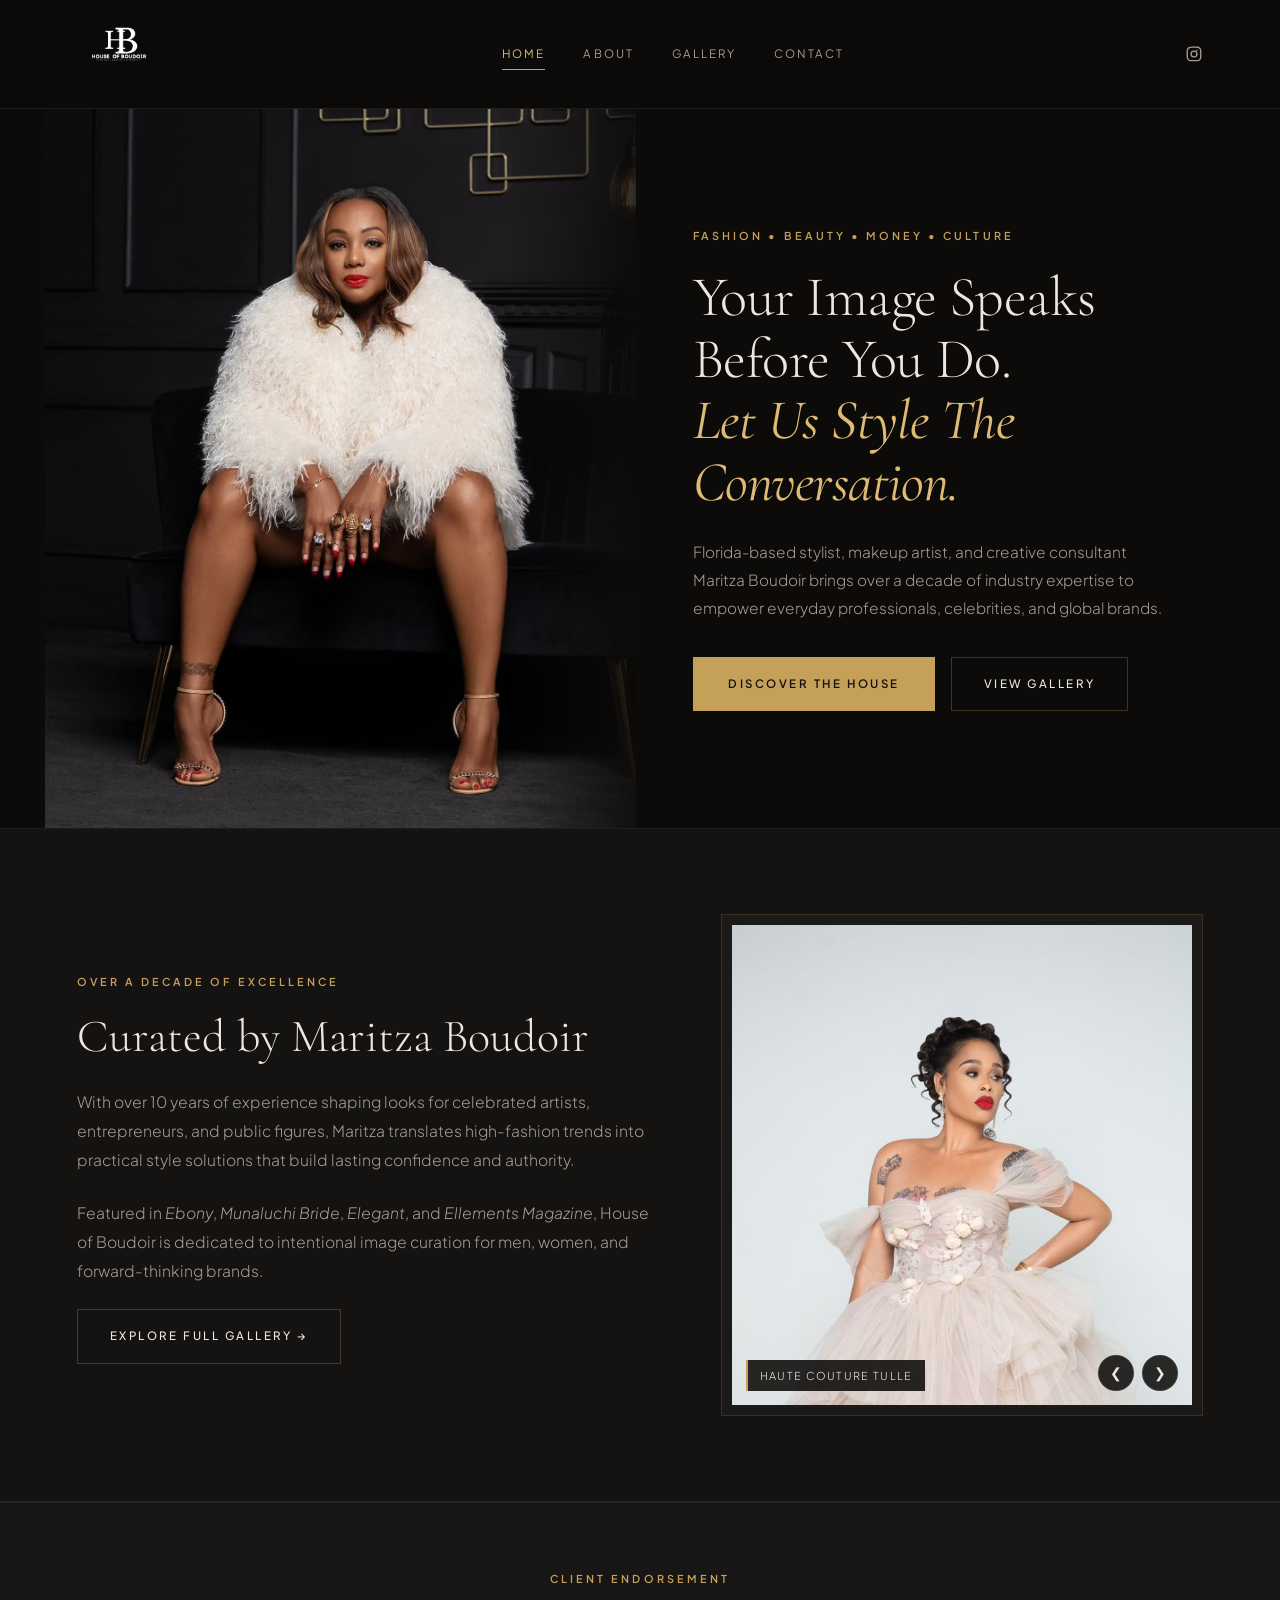
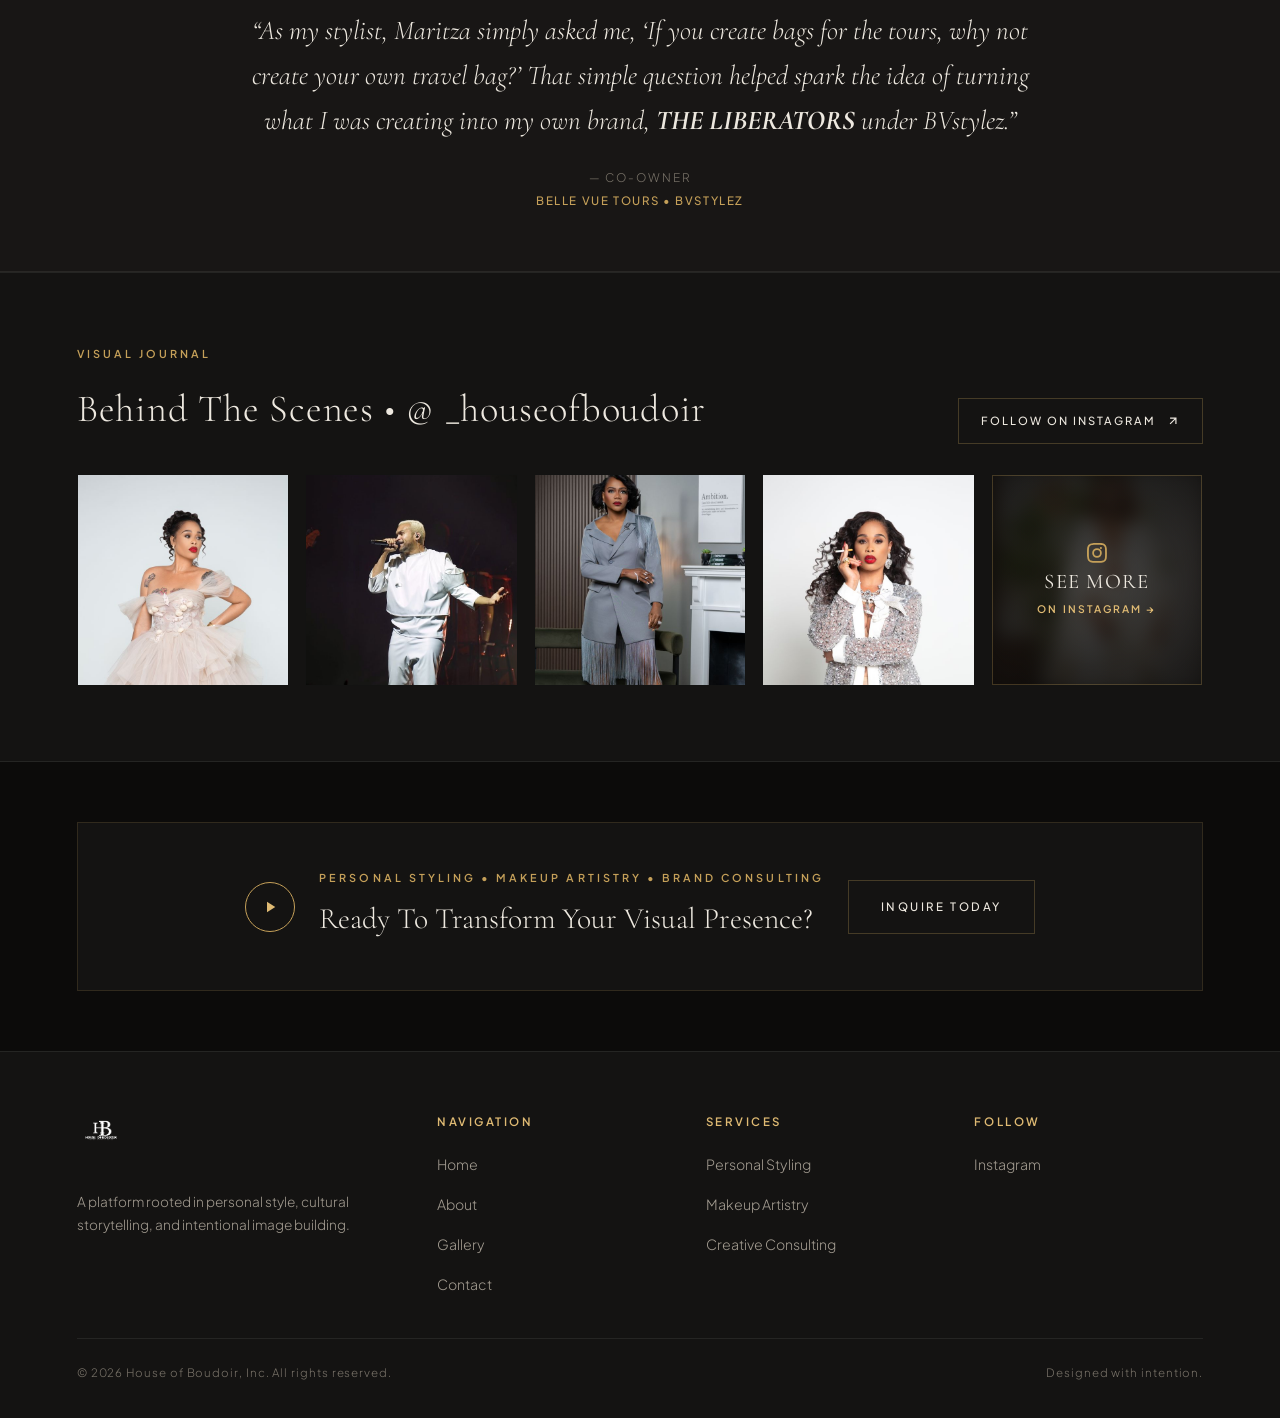
==== index.html @ 976f382f "Initial commit: House of Boudoir site" ====
<!DOCTYPE html>
<html lang="en">
<head>
<meta charset="UTF-8">
<meta name="viewport" content="width=device-width, initial-scale=1.0">
<title>House of Boudoir — Fashion, Beauty &amp; Image Styling</title>
<link rel="stylesheet" href="styles.css">
</head>
<body>

<header class="site-header">
  <a href="index.html" class="logo">
    <img src="images/logo.png" alt="House of Boudoir" class="site-logo-img">
  </a>
  <button class="nav-toggle" id="navToggle" aria-label="Toggle Navigation">&#9776;</button>
  <nav class="main-nav" id="mainNav">
    <a href="index.html" class="active">Home</a>
    <a href="about.html">About</a>
    <a href="gallery.html">Gallery</a>
    <a href="contact.html">Contact</a>
  </nav>
  <div class="header-icons">
    <a href="https://www.instagram.com/_houseofboudoir/" target="_blank" rel="noopener noreferrer" aria-label="House of Boudoir Instagram">
      <svg viewBox="0 0 24 24" fill="currentColor"><path d="M12 2c2.7 0 3 0 4.1.1 1.1 0 1.8.2 2.4.5.7.2 1.2.6 1.7 1.1.5.5.9 1 1.1 1.7.2.6.4 1.3.5 2.4.1 1.1.1 1.4.1 4.1s0 3-.1 4.1c0 1.1-.2 1.8-.5 2.4-.2.7-.6 1.2-1.1 1.7-.5.5-1 .9-1.7 1.1-.6.2-1.3.4-2.4.5-1.1.1-1.4.1-4.1.1s-3 0-4.1-.1c-1.1 0-1.8-.2-2.4-.5-.7-.2-1.2-.6-1.7-1.1-.5-.5-.9-1-1.1-1.7-.2-.6-.4-1.3-.5-2.4C2 15 2 14.7 2 12s0-3 .1-4.1c0-1.1.2-1.8.5-2.4.2-.7.6-1.2 1.1-1.7.5-.5 1-.9 1.7-1.1.6-.2 1.3-.4 2.4-.5C9 2 9.3 2 12 2zm0 1.8c-2.6 0-3 0-4 .1-1 0-1.5.2-1.9.3-.5.2-.8.4-1.1.7-.3.3-.6.6-.7 1.1-.1.4-.3.9-.3 1.9-.1 1-.1 1.4-.1 4s0 3 .1 4c0 1 .2 1.5.3 1.9.2.5.4.8.7 1.1.3.3.6.6 1.1.7.4.1.9.3 1.9.3 1 .1 1.4.1 4 .1s3 0 4-.1c1 0 1.5-.2 1.9-.3.5-.2.8-.4 1.1-.7.3-.3.6-.6.7-1.1.1-.4.3-.9.3-1.9.1-1 .1-1.4.1-4s0-3-.1-4c0-1-.2-1.5-.3-1.9-.2-.5-.4-.8-.7-1.1-.3-.3-.6-.6-1.1-.7-.4-.1-.9-.3-1.9-.3-1-.1-1.4-.1-4-.1zm0 3.4a4.8 4.8 0 1 1 0 9.6 4.8 4.8 0 0 1 0-9.6zm0 1.8a3 3 0 1 0 0 6 3 3 0 0 0 0-6zm5-2a1.1 1.1 0 1 1-2.2 0 1.1 1.1 0 0 1 2.2 0z"/></svg>
    </a>
  </div>
</header>

<section class="hero">
  <div class="hero-image" style="background-image:url('images/maritza-hero.jpg');"></div>
  <div class="hero-copy">
    <span class="eyebrow">Fashion &bull; Beauty &bull; Money &bull; Culture</span>
    <h1>Your Image Speaks<br>Before You Do.<br><span class="accent">Let Us Style The Conversation.</span></h1>
    <p>Florida-based stylist, makeup artist, and creative consultant Maritza Boudoir brings over a decade of industry expertise to empower everyday professionals, celebrities, and global brands.</p>
    <div class="hero-actions">
      <a href="about.html" class="btn-gold">Discover The House</a>
      <a href="gallery.html" class="btn-outline">View Gallery</a>
    </div>
  </div>
</section>

<!-- Homepage Curated Section with Client Portfolio Slideshow -->
<section class="home-about-teaser">
  <div class="home-about-grid">
    <div class="home-about-text">
      <span class="eyebrow">Over A Decade of Excellence</span>
      <h2>Curated by Maritza Boudoir</h2>
      <p>
        With over 10 years of experience shaping looks for celebrated artists, entrepreneurs, and public figures, Maritza translates high-fashion trends into practical style solutions that build lasting confidence and authority.
      </p>
      <p>
        Featured in <em>Ebony</em>, <em>Munaluchi Bride</em>, <em>Elegant</em>, and <em>Ellements Magazine</em>, House of Boudoir is dedicated to intentional image curation for men, women, and forward-thinking brands.
      </p>
      <a href="gallery.html" class="btn-outline">Explore Full Gallery &rarr;</a>
    </div>
    
    <div class="home-portrait-wrap">
      <div class="home-mini-slideshow" id="homeSlideshow">
        <div class="mini-slide active">
          <img src="images/Pasted 2026-10-06 at 5.45.49 PM.png" alt="Haute Couture Tulle">
          <span class="mini-tag">Haute Couture Tulle</span>
        </div>
        <div class="mini-slide">
          <img src="images/Pasted 2026-10-06 at 5.49.40 PM.png" alt="Concert Stage Wardrobe">
          <span class="mini-tag">Concert Stage Wardrobe</span>
        </div>
        <div class="mini-slide">
          <img src="images/Pasted 2026-10-06 at 5.46.19 PM.png" alt="Sequin Glamour">
          <span class="mini-tag">Sequin Editorial</span>
        </div>
        <div class="mini-slide">
          <img src="images/Pasted 2026-10-06 at 5.49.22 PM.png" alt="Executive Branding">
          <span class="mini-tag">Executive Presence</span>
        </div>
        <div class="mini-slide">
          <img src="images/Pasted 2026-10-06 at 6.19.25 PM.png" alt="Editorial Looks">
          <span class="mini-tag">Editorial Production</span>
        </div>
        <div class="mini-slide">
          <img src="images/Pasted 2026-10-06 at 5.48.28 PM.png" alt="Silk Dressing Cape">
          <span class="mini-tag">Boudoir Signature</span>
        </div>

        <div class="mini-controls">
          <button id="miniPrev" aria-label="Previous Slide">&#10094;</button>
          <button id="miniNext" aria-label="Next Slide">&#10095;</button>
        </div>
      </div>
    </div>
  </div>
</section>

<!-- Client Endorsement Pull-Quote -->
<section class="home-testimonial-strip">
  <div class="home-testimonial-wrap">
    <span class="eyebrow">Client Endorsement</span>
    <blockquote>
      &ldquo;As my stylist, Maritza simply asked me, <em>&lsquo;If you create bags for the tours, why not create your own travel bag?&rsquo;</em> That simple question helped spark the idea of turning what I was creating into my own brand, <strong>THE LIBERATORS</strong> under BVstylez.&rdquo;
    </blockquote>
    <div class="testimonial-author">
      <span class="author-title">&mdash; Co-Owner</span>
      <span class="author-company">Belle Vue Tours &bull; BVstylez</span>
    </div>
  </div>
</section>

<!-- ================= INSTAGRAM ARCHIVE STRIP ================= -->
<section class="ig-feature-section">
  <div class="ig-header-wrap">
    <div class="ig-title-left">
      <span class="eyebrow">Visual Journal</span>
      <h2>Behind The Scenes &bull; @ _houseofboudoir</h2>
    </div>
    <a href="https://www.instagram.com/_houseofboudoir/" target="_blank" rel="noopener noreferrer" class="btn-outline ig-external-btn">
      <span>Follow on Instagram</span>
      <svg width="14" height="14" viewBox="0 0 24 24" fill="none" stroke="currentColor" stroke-width="2"><path d="M7 17l9.2-9.2M17 17V7H7"/></svg>
    </a>
  </div>

  <div class="ig-gallery-strip">
    <!-- Tile 1 -->
    <a href="https://www.instagram.com/p/DXSTNdyERCB/?img_index=1" target="_blank" rel="noopener noreferrer" class="ig-tile">
      <img src="images/Pasted 2026-10-06 at 5.45.49 PM.png" alt="House of Boudoir Editorial Look">
      <div class="ig-tile-overlay">
        <svg viewBox="0 0 24 24" fill="currentColor"><path d="M12 2c2.7 0 3 0 4.1.1 1.1 0 1.8.2 2.4.5.7.2 1.2.6 1.7 1.1.5.5.9 1 1.1 1.7.2.6.4 1.3.5 2.4.1 1.1.1 1.4.1 4.1s0 3-.1 4.1c0 1.1-.2 1.8-.5 2.4-.2.7-.6 1.2-1.1 1.7-.5.5-1 .9-1.7 1.1-.6.2-1.3.4-2.4.5-1.1.1-1.4.1-4.1.1s-3 0-4.1-.1c-1.1 0-1.8-.2-2.4-.5-.7-.2-1.2-.6-1.7-1.1-.5-.5-.9-1-1.1-1.7-.2-.6-.4-1.3-.5-2.4C2 15 2 14.7 2 12s0-3 .1-4.1c0-1.1.2-1.8.5-2.4.2-.7.6-1.2 1.1-1.7.5-.5 1-.9 1.7-1.1.6-.2 1.3-.4 2.4-.5C9 2 9.3 2 12 2zm0 1.8c-2.6 0-3 0-4 .1-1 0-1.5.2-1.9.3-.5.2-.8.4-1.1.7-.3.3-.6.6-.7 1.1-.1.4-.3.9-.3 1.9-.1 1-.1 1.4-.1 4s0 3 .1 4c0 1 .2 1.5.3 1.9.2.5.4.8.7 1.1.3.3.6.6 1.1.7.4.1.9.3 1.9.3 1 .1 1.4.1 4 .1s3 0 4-.1c1 0 1.5-.2 1.9-.3.5-.2.8-.4 1.1-.7.3-.3.6-.6.7-1.1.1-.4.3-.9.3-1.9.1-1 .1-1.4.1-4s0-3-.1-4c0-1-.2-1.5-.3-1.9-.2-.5-.4-.8-.7-1.1-.3-.3-.6-.6-1.1-.7-.4-.1-.9-.3-1.9-.3-1-.1-1.4-.1-4-.1zm0 3.4a4.8 4.8 0 1 1 0 9.6 4.8 4.8 0 0 1 0-9.6zm0 1.8a3 3 0 1 0 0 6 3 3 0 0 0 0-6zm5-2a1.1 1.1 0 1 1-2.2 0 1.1 1.1 0 0 1 2.2 0z"/></svg>
      </div>
    </a>

    <!-- Tile 2 -->
    <a href="https://www.instagram.com/p/DKNvVQIJemi/?img_index=1" target="_blank" rel="noopener noreferrer" class="ig-tile">
      <img src="images/Pasted 2026-10-06 at 5.49.40 PM.png" alt="House of Boudoir Stage Look">
      <div class="ig-tile-overlay">
        <svg viewBox="0 0 24 24" fill="currentColor"><path d="M12 2c2.7 0 3 0 4.1.1 1.1 0 1.8.2 2.4.5.7.2 1.2.6 1.7 1.1.5.5.9 1 1.1 1.7.2.6.4 1.3.5 2.4.1 1.1.1 1.4.1 4.1s0 3-.1 4.1c0 1.1-.2 1.8-.5 2.4-.2.7-.6 1.2-1.1 1.7-.5.5-1 .9-1.7 1.1-.6.2-1.3.4-2.4.5-1.1.1-1.4.1-4.1.1s-3 0-4.1-.1c-1.1 0-1.8-.2-2.4-.5-.7-.2-1.2-.6-1.7-1.1-.5-.5-.9-1-1.1-1.7-.2-.6-.4-1.3-.5-2.4C2 15 2 14.7 2 12s0-3 .1-4.1c0-1.1.2-1.8.5-2.4.2-.7.6-1.2 1.1-1.7.5-.5 1-.9 1.7-1.1.6-.2 1.3-.4 2.4-.5C9 2 9.3 2 12 2zm0 1.8c-2.6 0-3 0-4 .1-1 0-1.5.2-1.9.3-.5.2-.8.4-1.1.7-.3.3-.6.6-.7 1.1-.1.4-.3.9-.3 1.9-.1 1-.1 1.4-.1 4s0 3 .1 4c0 1 .2 1.5.3 1.9.2.5.4.8.7 1.1.3.3.6.6 1.1.7.4.1.9.3 1.9.3 1 .1 1.4.1 4 .1s3 0 4-.1c1 0 1.5-.2 1.9-.3.5-.2.8-.4 1.1-.7.3-.3.6-.6.7-1.1.1-.4.3-.9.3-1.9.1-1 .1-1.4.1-4s0-3-.1-4c0-1-.2-1.5-.3-1.9-.2-.5-.4-.8-.7-1.1-.3-.3-.6-.6-1.1-.7-.4-.1-.9-.3-1.9-.3-1-.1-1.4-.1-4-.1zm0 3.4a4.8 4.8 0 1 1 0 9.6 4.8 4.8 0 0 1 0-9.6zm0 1.8a3 3 0 1 0 0 6 3 3 0 0 0 0-6zm5-2a1.1 1.1 0 1 1-2.2 0 1.1 1.1 0 0 1 2.2 0z"/></svg>
      </div>
    </a>

    <!-- Tile 3 -->
    <a href="https://www.instagram.com/p/C_bMZ1Hp_JD/?img_index=1" target="_blank" rel="noopener noreferrer" class="ig-tile">
      <img src="images/Pasted 2026-10-06 at 6.19.25 PM.png" alt="House of Boudoir Editorial Shoot">
      <div class="ig-tile-overlay">
        <svg viewBox="0 0 24 24" fill="currentColor"><path d="M12 2c2.7 0 3 0 4.1.1 1.1 0 1.8.2 2.4.5.7.2 1.2.6 1.7 1.1.5.5.9 1 1.1 1.7.2.6.4 1.3.5 2.4.1 1.1.1 1.4.1 4.1s0 3-.1 4.1c0 1.1-.2 1.8-.5 2.4-.2.7-.6 1.2-1.1 1.7-.5.5-1 .9-1.7 1.1-.6.2-1.3.4-2.4.5-1.1.1-1.4.1-4.1.1s-3 0-4.1-.1c-1.1 0-1.8-.2-2.4-.5-.7-.2-1.2-.6-1.7-1.1-.5-.5-.9-1-1.1-1.7-.2-.6-.4-1.3-.5-2.4C2 15 2 14.7 2 12s0-3 .1-4.1c0-1.1.2-1.8.5-2.4.2-.7.6-1.2 1.1-1.7.5-.5 1-.9 1.7-1.1.6-.2 1.3-.4 2.4-.5C9 2 9.3 2 12 2zm0 1.8c-2.6 0-3 0-4 .1-1 0-1.5.2-1.9.3-.5.2-.8.4-1.1.7-.3.3-.6.6-.7 1.1-.1.4-.3.9-.3 1.9-.1 1-.1 1.4-.1 4s0 3 .1 4c0 1 .2 1.5.3 1.9.2.5.4.8.7 1.1.3.3.6.6 1.1.7.4.1.9.3 1.9.3 1 .1 1.4.1 4 .1s3 0 4-.1c1 0 1.5-.2 1.9-.3.5-.2.8-.4 1.1-.7.3-.3.6-.6.7-1.1.1-.4.3-.9.3-1.9.1-1 .1-1.4.1-4s0-3-.1-4c0-1-.2-1.5-.3-1.9-.2-.5-.4-.8-.7-1.1-.3-.3-.6-.6-1.1-.7-.4-.1-.9-.3-1.9-.3-1-.1-1.4-.1-4-.1zm0 3.4a4.8 4.8 0 1 1 0 9.6 4.8 4.8 0 0 1 0-9.6zm0 1.8a3 3 0 1 0 0 6 3 3 0 0 0 0-6zm5-2a1.1 1.1 0 1 1-2.2 0 1.1 1.1 0 0 1 2.2 0z"/></svg>
      </div>
    </a>

    <!-- Tile 4 -->
    <a href="https://www.instagram.com/p/DHzDpJ_pCwp/?img_index=1" target="_blank" rel="noopener noreferrer" class="ig-tile">
      <img src="images/Pasted 2026-10-06 at 5.46.19 PM.png" alt="House of Boudoir Sequin Glamour">
      <div class="ig-tile-overlay">
        <svg viewBox="0 0 24 24" fill="currentColor"><path d="M12 2c2.7 0 3 0 4.1.1 1.1 0 1.8.2 2.4.5.7.2 1.2.6 1.7 1.1.5.5.9 1 1.1 1.7.2.6.4 1.3.5 2.4.1 1.1.1 1.4.1 4.1s0 3-.1 4.1c0 1.1-.2 1.8-.5 2.4-.2.7-.6 1.2-1.1 1.7-.5.5-1 .9-1.7 1.1-.6.2-1.3.4-2.4.5-1.1.1-1.4.1-4.1.1s-3 0-4.1-.1c-1.1 0-1.8-.2-2.4-.5-.7-.2-1.2-.6-1.7-1.1-.5-.5-.9-1-1.1-1.7-.2-.6-.4-1.3-.5-2.4C2 15 2 14.7 2 12s0-3 .1-4.1c0-1.1.2-1.8.5-2.4.2-.7.6-1.2 1.1-1.7.5-.5 1-.9 1.7-1.1.6-.2 1.3-.4 2.4-.5C9 2 9.3 2 12 2zm0 1.8c-2.6 0-3 0-4 .1-1 0-1.5.2-1.9.3-.5.2-.8.4-1.1.7-.3.3-.6.6-.7 1.1-.1.4-.3.9-.3 1.9-.1 1-.1 1.4-.1 4s0 3 .1 4c0 1 .2 1.5.3 1.9.2.5.4.8.7 1.1.3.3.6.6 1.1.7.4.1.9.3 1.9.3 1 .1 1.4.1 4 .1s3 0 4-.1c1 0 1.5-.2 1.9-.3.5-.2.8-.4 1.1-.7.3-.3.6-.6.7-1.1.1-.4.3-.9.3-1.9.1-1 .1-1.4.1-4s0-3-.1-4c0-1-.2-1.5-.3-1.9-.2-.5-.4-.8-.7-1.1-.3-.3-.6-.6-1.1-.7-.4-.1-.9-.3-1.9-.3-1-.1-1.4-.1-4-.1zm0 3.4a4.8 4.8 0 1 1 0 9.6 4.8 4.8 0 0 1 0-9.6zm0 1.8a3 3 0 1 0 0 6 3 3 0 0 0 0-6zm5-2a1.1 1.1 0 1 1-2.2 0 1.1 1.1 0 0 1 2.2 0z"/></svg>
      </div>
    </a>

    <!-- Tile 5: Blurred 5th post linking to post + Profile CTA -->
    <a href="https://www.instagram.com/p/DTWvVzfjMc6/?img_index=1" target="_blank" rel="noopener noreferrer" class="ig-tile ig-tile-blur">
      <img src="images/Pasted 2026-10-06 at 5.48.28 PM.png" alt="House of Boudoir Signature">
      <div class="ig-blur-card">
        <svg viewBox="0 0 24 24" fill="currentColor" class="ig-blur-icon"><path d="M12 2c2.7 0 3 0 4.1.1 1.1 0 1.8.2 2.4.5.7.2 1.2.6 1.7 1.1.5.5.9 1 1.1 1.7.2.6.4 1.3.5 2.4.1 1.1.1 1.4.1 4.1s0 3-.1 4.1c0 1.1-.2 1.8-.5 2.4-.2.7-.6 1.2-1.1 1.7-.5.5-1 .9-1.7 1.1-.6.2-1.3.4-2.4.5-1.1.1-1.4.1-4.1.1s-3 0-4.1-.1c-1.1 0-1.8-.2-2.4-.5-.7-.2-1.2-.6-1.7-1.1-.5-.5-.9-1-1.1-1.7-.2-.6-.4-1.3-.5-2.4C2 15 2 14.7 2 12s0-3 .1-4.1c0-1.1.2-1.8.5-2.4.2-.7.6-1.2 1.1-1.7.5-.5 1-.9 1.7-1.1.6-.2 1.3-.4 2.4-.5C9 2 9.3 2 12 2zm0 1.8c-2.6 0-3 0-4 .1-1 0-1.5.2-1.9.3-.5.2-.8.4-1.1.7-.3.3-.6.6-.7 1.1-.1.4-.3.9-.3 1.9-.1 1-.1 1.4-.1 4s0 3 .1 4c0 1 .2 1.5.3 1.9.2.5.4.8.7 1.1.3.3.6.6 1.1.7.4.1.9.3 1.9.3 1 .1 1.4.1 4 .1s3 0 4-.1c1 0 1.5-.2 1.9-.3.5-.2.8-.4 1.1-.7.3-.3.6-.6.7-1.1.1-.4.3-.9.3-1.9.1-1 .1-1.4.1-4s0-3-.1-4c0-1-.2-1.5-.3-1.9-.2-.5-.4-.8-.7-1.1-.3-.3-.6-.6-1.1-.7-.4-.1-.9-.3-1.9-.3-1-.1-1.4-.1-4-.1zm0 3.4a4.8 4.8 0 1 1 0 9.6 4.8 4.8 0 0 1 0-9.6zm0 1.8a3 3 0 1 0 0 6 3 3 0 0 0 0-6zm5-2a1.1 1.1 0 1 1-2.2 0 1.1 1.1 0 0 1 2.2 0z"/></svg>
        <span class="blur-heading">See More</span>
        <span class="blur-sub">on Instagram &rarr;</span>
      </div>
    </a>
  </div>
</section>

<div class="subscribe-banner">
  <div class="play-circle">
    <svg width="18" height="18" viewBox="0 0 24 24" fill="currentColor"><path d="M8 5v14l11-7z"/></svg>
  </div>
  <div class="fv-copy" style="text-align:left;">
    <span class="eyebrow">Personal Styling &bull; Makeup Artistry &bull; Brand Consulting</span>
    <h3>Ready To Transform Your Visual Presence?</h3>
  </div>
  <a href="contact.html" class="btn-outline">Inquire Today</a>
</div>

<footer class="site-footer">
  <div class="footer-grid">
    <div>
      <a href="index.html" class="logo" style="margin-bottom:16px;">
        <img src="images/logo.png" alt="House of Boudoir" class="site-logo-img" style="height:48px;">
      </a>
      <p style="font-size:0.85rem;line-height:1.7;margin-top:14px;max-width:280px;">A platform rooted in personal style, cultural storytelling, and intentional image building.</p>
    </div>
    <div>
      <h4>Navigation</h4>
      <ul>
        <li><a href="index.html">Home</a></li>
        <li><a href="about.html">About</a></li>
        <li><a href="gallery.html">Gallery</a></li>
        <li><a href="contact.html">Contact</a></li>
      </ul>
    </div>
    <div>
      <h4>Services</h4>
      <ul>
        <li><a href="about.html">Personal Styling</a></li>
        <li><a href="about.html">Makeup Artistry</a></li>
        <li><a href="about.html">Creative Consulting</a></li>
      </ul>
    </div>
    <div>
      <h4>Follow</h4>
      <ul>
        <li><a href="https://www.instagram.com/_houseofboudoir/" target="_blank" rel="noopener noreferrer">Instagram</a></li>
      </ul>
    </div>
  </div>
  <div class="footer-bottom">
    <span>&copy; 2026 House of Boudoir, Inc. All rights reserved.</span>
    <span>Designed with intention.</span>
  </div>
</footer>

<script>
// Resilient Mobile Navigation Toggle
const navToggle = document.getElementById('navToggle');
const mainNav = document.getElementById('mainNav');

navToggle.addEventListener('click', function(e) {
  e.stopPropagation();
  mainNav.classList.toggle('open');
});

// Close menu when tapping anywhere outside
document.addEventListener('click', function(e) {
  if (!mainNav.contains(e.target) && !navToggle.contains(e.target)) {
    mainNav.classList.remove('open');
  }
});

// Homepage Mini Slideshow
const miniSlides = document.querySelectorAll('.mini-slide');
let miniIdx = 0;
let miniTimer;

function showMini(i) {
  miniSlides.forEach(s => s.classList.remove('active'));
  miniIdx = (i + miniSlides.length) % miniSlides.length;
  miniSlides[miniIdx].classList.add('active');
}

function nextMini() { showMini(miniIdx + 1); }
function prevMini() { showMini(miniIdx - 1); }

document.getElementById('miniNext').addEventListener('click', () => { nextMini(); resetMini(); });
document.getElementById('miniPrev').addEventListener('click', () => { prevMini(); resetMini(); });

function startMini() { miniTimer = setInterval(nextMini, 4200); }
function resetMini() { clearInterval(miniTimer); startMini(); }

startMini();

const homeSlideEl = document.getElementById('homeSlideshow');
homeSlideEl.addEventListener('mouseenter', () => clearInterval(miniTimer));
homeSlideEl.addEventListener('mouseleave', () => startMini());
</script>
</body>
</html>
---- styles.css ----
@import url('https://fonts.googleapis.com/css2?family=Cormorant+Garamond:ital,wght@0,300;0,400;0,500;0,600;0,700;1,400;1,600&family=Plus+Jakarta+Sans:wght@300;400;500;600;700&display=swap');

:root {
  /* Luxury Obsidian & Antique Champagne Gold */
  --bg-main: #0c0b0a;
  --bg-surface: #141312;
  --bg-elevated: #1c1a18;
  --bg-contrast: #181615;

  --gold: #c5a059;
  --gold-light: #dfba73;
  --gold-dim: rgba(197, 160, 89, 0.28);
  --gold-hairline: rgba(197, 160, 89, 0.16);

  --text-main: #ede8df;
  --text-muted: #a39c91;
  --text-dim: #787268;

  --border-subtle: rgba(237, 232, 223, 0.08);
}

* { 
  box-sizing: border-box; 
  margin: 0;
  padding: 0;
}

html { 
  scroll-behavior: smooth; 
  overflow-x: hidden;
}

body {
  background: var(--bg-main);
  color: var(--text-main);
  font-family: 'Plus Jakarta Sans', -apple-system, sans-serif;
  font-weight: 300;
  line-height: 1.75;
  -webkit-font-smoothing: antialiased;
  overflow-x: hidden;
  width: 100%;
}

a { text-decoration: none; color: inherit; }
img { display: block; max-width: 100%; height: auto; }

.eyebrow {
  font-family: 'Plus Jakarta Sans', sans-serif;
  font-size: 0.68rem;
  letter-spacing: 0.28em;
  text-transform: uppercase;
  color: var(--gold);
  font-weight: 600;
  display: inline-block;
}

/* ---------- Header & Mobile Navigation ---------- */
header.site-header {
  background: rgba(12, 11, 10, 0.96);
  backdrop-filter: blur(14px);
  -webkit-backdrop-filter: blur(14px);
  color: var(--text-main);
  padding: 12px 6%;
  display: flex;
  align-items: center;
  justify-content: space-between;
  position: sticky;
  top: 0;
  z-index: 1000;
  border-bottom: 1px solid var(--border-subtle);
  width: 100%;
}

.logo {
  display: inline-flex;
  align-items: center;
  text-decoration: none;
}

.site-logo-img {
  height: 84px;
  width: auto;
  max-width: 260px;
  object-fit: cover;
  object-position: top center;
  display: block;
  transition: opacity 0.2s ease, transform 0.2s ease;
}

.site-logo-img:hover {
  opacity: 0.92;
  transform: scale(1.02);
}

nav.main-nav {
  display: flex;
  gap: 38px;
}

nav.main-nav a {
  font-family: 'Plus Jakarta Sans', sans-serif;
  font-size: 0.72rem;
  letter-spacing: 0.18em;
  text-transform: uppercase;
  color: var(--text-muted);
  font-weight: 400;
  transition: color 0.25s ease;
  position: relative;
  padding: 6px 0;
}

nav.main-nav a:hover,
nav.main-nav a.active {
  color: var(--gold-light);
}

nav.main-nav a.active::after {
  content: '';
  position: absolute;
  left: 0;
  right: 0;
  bottom: 0;
  height: 1px;
  background: var(--gold);
}

.header-icons {
  display: flex;
  gap: 20px;
  align-items: center;
  color: var(--text-muted);
}

.header-icons a {
  display: flex;
  align-items: center;
  justify-content: center;
  transition: color 0.2s ease;
}

.header-icons a:hover {
  color: var(--gold-light);
}

.header-icons svg { 
  width: 18px; 
  height: 18px; 
}

.nav-toggle { 
  display: none; 
  background: none; 
  border: none; 
  color: var(--text-main); 
  font-size: 1.6rem; 
  cursor: pointer; 
  padding: 6px;
  line-height: 1;
}

/* Mobile Header Drawer */
@media (max-width: 980px) {
  header.site-header {
    padding: 10px 5%;
  }

  .site-logo-img {
    height: 58px;
  }

  .nav-toggle { 
    display: block; 
  }

  nav.main-nav {
    position: fixed;
    top: 79px; 
    left: 0; 
    right: 0;
    background: rgba(20, 19, 18, 0.98);
    backdrop-filter: blur(16px);
    -webkit-backdrop-filter: blur(16px);
    flex-direction: column;
    padding: 30px 8% 40px;
    gap: 22px;
    border-bottom: 1px solid var(--border-subtle);
    box-shadow: 0 15px 35px rgba(0, 0, 0, 0.7);
    display: none;
    z-index: 999;
  }

  nav.main-nav.open { 
    display: flex; 
  }

  nav.main-nav a {
    font-size: 0.85rem;
    padding: 8px 0;
    border-bottom: 1px solid rgba(237, 232, 223, 0.05);
  }
}

/* ---------- Hero ---------- */
.hero {
  background: var(--bg-main);
  display: grid;
  grid-template-columns: 1.05fr 1fr;
  min-height: 720px;
  border-bottom: 1px solid var(--border-subtle);
  position: relative;
  align-items: center;
  width: 100%;
}

.hero-image {
  background-size: contain;
  background-repeat: no-repeat;
  background-position: center center;
  position: relative;
  height: 100%;
  min-height: 600px;
  margin: 30px 0 30px 4%;
  background-color: var(--bg-main);
}

.hero-image::after {
  content: '';
  position: absolute;
  inset: 0;
  pointer-events: none;
  background: linear-gradient(90deg, transparent 75%, var(--bg-main) 100%);
}

.hero-copy {
  padding: 80px 8% 80px 6%;
  display: flex;
  flex-direction: column;
  justify-content: center;
}

.hero-copy .eyebrow { margin-bottom: 22px; }

.hero-copy h1 {
  font-family: 'Cormorant Garamond', Georgia, serif;
  font-size: clamp(2.3rem, 4.4vw, 4.2rem);
  font-weight: 300;
  line-height: 1.1;
  margin: 0 0 24px;
  color: var(--text-main);
  letter-spacing: -0.01em;
}

.hero-copy h1 .accent {
  color: var(--gold-light);
  font-style: italic;
  font-weight: 400;
  display: block;
}

.hero-copy p {
  font-size: clamp(0.95rem, 1.2vw, 1.05rem);
  line-height: 1.8;
  color: var(--text-muted);
  max-width: 480px;
  margin: 0 0 36px;
  font-weight: 300;
}

.hero-actions {
  display: flex;
  gap: 16px;
  flex-wrap: wrap;
}

.btn-gold {
  display: inline-block;
  background: var(--gold);
  color: #121110;
  font-size: 0.72rem;
  letter-spacing: 0.22em;
  text-transform: uppercase;
  font-weight: 600;
  padding: 16px 34px;
  width: fit-content;
  border: 1px solid var(--gold);
  transition: all 0.25s ease;
  text-align: center;
}

.btn-gold:hover {
  background: var(--gold-light);
  color: #100f0e;
  border-color: var(--gold-light);
}

.btn-outline {
  display: inline-block;
  border: 1px solid var(--gold-dim);
  color: var(--text-main);
  font-size: 0.72rem;
  letter-spacing: 0.22em;
  text-transform: uppercase;
  font-weight: 500;
  padding: 16px 32px;
  width: fit-content;
  background: transparent;
  transition: all 0.25s ease;
  text-align: center;
}

.btn-outline:hover {
  border-color: var(--gold);
  color: var(--gold-light);
}

@media (max-width: 920px) {
  .hero { 
    grid-template-columns: 1fr;
    min-height: auto;
  }
  
  .hero-image {
    min-height: 420px;
    margin: 20px 4% 0;
    background-position: center 20%;
  }
  
  .hero-image::after {
    background: linear-gradient(180deg, transparent 70%, var(--bg-main) 100%);
  }
  
  .hero-copy { 
    padding: 35px 6% 60px; 
    text-align: left;
  }

  .hero-actions {
    flex-direction: column;
    width: 100%;
  }

  .btn-gold, .btn-outline {
    width: 100%;
  }
}

/* ---------- Section Header (Dark Banners) ---------- */
.section-hero-dark {
  background: var(--bg-surface);
  color: var(--text-main);
  padding: 60px 6% 45px;
  text-align: center;
  border-bottom: 1px solid var(--border-subtle);
}

.section-hero-dark h1 {
  font-family: 'Cormorant Garamond', Georgia, serif;
  font-size: clamp(2.1rem, 5vw, 3.6rem);
  font-weight: 300;
  letter-spacing: 0.04em;
  margin: 12px 0 14px;
  color: var(--text-main);
}

.crumb {
  font-family: 'Plus Jakarta Sans', sans-serif;
  font-size: 0.68rem;
  letter-spacing: 0.2em;
  text-transform: uppercase;
  color: var(--text-dim);
}

.crumb .gold { color: var(--gold); }

/* ---------- Homepage Teaser & Mini Slideshow ---------- */
.home-about-teaser {
  background: var(--bg-surface);
  color: var(--text-main);
  padding: 85px 6%;
  border-bottom: 1px solid var(--border-subtle);
}

.home-about-grid {
  max-width: 1180px;
  margin: 0 auto;
  display: grid;
  grid-template-columns: 1.2fr 1fr;
  gap: 65px;
  align-items: center;
}

.home-about-text h2 {
  font-family: 'Cormorant Garamond', Georgia, serif;
  font-size: clamp(2rem, 3.6vw, 3.2rem);
  font-weight: 300;
  line-height: 1.15;
  margin: 16px 0 24px;
}

.home-about-text p {
  color: var(--text-muted);
  line-height: 1.85;
  font-size: 0.98rem;
  margin-bottom: 24px;
}

.home-portrait-wrap {
  position: relative;
  border: 1px solid var(--gold-hairline);
  padding: 10px;
  background: var(--bg-elevated);
}

.home-mini-slideshow {
  position: relative;
  width: 100%;
  height: 480px;
  overflow: hidden;
  background: #000;
}

.mini-slide {
  position: absolute;
  inset: 0;
  opacity: 0;
  visibility: hidden;
  transition: opacity 0.7s ease, visibility 0.7s;
}

.mini-slide.active {
  opacity: 1;
  visibility: visible;
}

.mini-slide img {
  width: 100%;
  height: 100%;
  object-fit: cover;
  object-position: center 15%;
}

.mini-tag {
  position: absolute;
  bottom: 14px;
  left: 14px;
  background: rgba(12, 11, 10, 0.88);
  color: var(--text-main);
  font-family: 'Plus Jakarta Sans', sans-serif;
  font-size: 0.68rem;
  letter-spacing: 0.12em;
  text-transform: uppercase;
  padding: 6px 12px;
  border-left: 2px solid var(--gold);
}

.mini-controls {
  position: absolute;
  bottom: 14px;
  right: 14px;
  display: flex;
  gap: 8px;
  z-index: 10;
}

.mini-controls button {
  background: rgba(20, 19, 18, 0.9);
  border: 1px solid var(--border-subtle);
  color: var(--text-main);
  width: 36px;
  height: 36px;
  border-radius: 50%;
  display: flex;
  align-items: center;
  justify-content: center;
  font-size: 0.9rem;
  cursor: pointer;
  transition: all 0.2s;
}

.mini-controls button:hover {
  background: var(--gold);
  color: #121110;
  border-color: var(--gold);
}

@media (max-width: 900px) {
  .home-about-teaser { padding: 60px 6%; }
  .home-about-grid { grid-template-columns: 1fr; gap: 40px; }
  .home-mini-slideshow { height: 380px; }
}

/* ---------- Testimonial Styles ---------- */
.about-testimonial-spotlight {
  background: var(--bg-surface);
  color: var(--text-main);
  border-left: 3px solid var(--gold);
  padding: 48px 42px;
  margin-bottom: 30px;
  border-top: 1px solid var(--border-subtle);
  border-right: 1px solid var(--border-subtle);
  border-bottom: 1px solid var(--border-subtle);
  position: relative;
}

.testimonial-content .quote-mark {
  font-family: 'Cormorant Garamond', Georgia, serif;
  font-size: 4.2rem;
  line-height: 1;
  color: var(--gold);
  opacity: 0.35;
  margin-bottom: -15px;
}

.testimonial-content h3 {
  font-family: 'Cormorant Garamond', Georgia, serif;
  font-size: clamp(1.6rem, 2.5vw, 2rem);
  font-weight: 400;
  color: var(--gold-light);
  margin: 10px 0 18px;
}

.testimonial-content blockquote {
  margin: 0 0 24px;
  font-family: 'Cormorant Garamond', Georgia, serif;
  font-size: clamp(1.05rem, 1.8vw, 1.25rem);
  line-height: 1.85;
  color: var(--text-main);
  font-style: italic;
  font-weight: 300;
}

.testimonial-content em { color: var(--gold-light); }

.testimonial-author {
  display: flex;
  flex-direction: column;
  gap: 3px;
  border-top: 1px solid var(--border-subtle);
  padding-top: 18px;
}

.testimonial-author .author-title {
  font-family: 'Plus Jakarta Sans', sans-serif;
  font-size: 0.74rem;
  letter-spacing: 0.16em;
  text-transform: uppercase;
  color: var(--text-dim);
}

.testimonial-author .author-company {
  font-family: 'Plus Jakarta Sans', sans-serif;
  font-size: 0.72rem;
  letter-spacing: 0.14em;
  text-transform: uppercase;
  color: var(--gold);
  font-weight: 500;
}

.home-testimonial-strip {
  background: var(--bg-contrast);
  border-top: 1px solid var(--border-subtle);
  border-bottom: 1px solid var(--border-subtle);
  padding: 60px 6%;
  text-align: center;
}

.home-testimonial-wrap {
  max-width: 820px;
  margin: 0 auto;
}

.home-testimonial-wrap blockquote {
  font-family: 'Cormorant Garamond', Georgia, serif;
  font-size: clamp(1.2rem, 2.2vw, 1.7rem);
  font-style: italic;
  font-weight: 300;
  line-height: 1.65;
  color: var(--text-main);
  margin: 18px 0 24px;
}

.home-testimonial-wrap .testimonial-author {
  align-items: center;
  border-top: none;
  padding-top: 0;
}

@media (max-width: 600px) {
  .about-testimonial-spotlight { padding: 32px 20px; }
}

/* ---------- Instagram Archive Strip (Fluid Mobile Grid) ---------- */
.ig-feature-section {
  background: var(--bg-surface);
  border-top: 1px solid var(--border-subtle);
  border-bottom: 1px solid var(--border-subtle);
  padding: 65px 6% 75px;
  width: 100%;
}

.ig-header-wrap {
  display: flex;
  align-items: flex-end;
  justify-content: space-between;
  margin-bottom: 30px;
  gap: 18px;
  flex-wrap: wrap;
}

.ig-title-left h2 {
  font-family: 'Cormorant Garamond', Georgia, serif;
  font-size: clamp(1.6rem, 3vw, 2.5rem);
  font-weight: 300;
  margin: 10px 0 0;
  color: var(--text-main);
  letter-spacing: 0.02em;
}

.ig-external-btn {
  display: inline-flex;
  align-items: center;
  gap: 10px;
  padding: 12px 22px;
  font-size: 0.7rem;
  letter-spacing: 0.18em;
}

.ig-gallery-strip {
  display: grid;
  grid-template-columns: repeat(5, 1fr);
  gap: 16px;
  width: 100%;
}

.ig-tile {
  position: relative;
  aspect-ratio: 1 / 1;
  overflow: hidden;
  background: #000;
  border: 1px solid var(--border-subtle);
  display: block;
}

.ig-tile img {
  width: 100%;
  height: 100%;
  object-fit: cover;
  object-position: center 20%;
  transition: transform 0.6s cubic-bezier(0.25, 1, 0.5, 1);
  display: block;
}

.ig-tile-overlay {
  position: absolute;
  inset: 0;
  background: rgba(12, 11, 10, 0.65);
  display: flex;
  align-items: center;
  justify-content: center;
  opacity: 0;
  transition: opacity 0.3s ease;
}

.ig-tile-overlay svg {
  width: 28px;
  height: 28px;
  color: var(--gold-light);
  transform: translateY(6px);
  transition: transform 0.3s ease;
}

.ig-tile:hover img { transform: scale(1.08); }
.ig-tile:hover .ig-tile-overlay { opacity: 1; }
.ig-tile:hover .ig-tile-overlay svg { transform: translateY(0); }

.ig-tile-blur img {
  filter: blur(8px) brightness(0.45);
  transform: scale(1.1);
}

.ig-blur-card {
  position: absolute;
  inset: 0;
  display: flex;
  flex-direction: column;
  align-items: center;
  justify-content: center;
  gap: 6px;
  background: radial-gradient(circle, rgba(12, 11, 10, 0.4) 0%, rgba(12, 11, 10, 0.85) 100%);
  border: 1px solid var(--gold-dim);
  text-align: center;
  padding: 12px;
}

.ig-blur-icon {
  width: 24px;
  height: 24px;
  color: var(--gold);
}

.blur-heading {
  font-family: 'Cormorant Garamond', Georgia, serif;
  font-size: 1.3rem;
  font-weight: 400;
  letter-spacing: 0.06em;
  color: var(--text-main);
  line-height: 1.1;
  text-transform: uppercase;
}

.blur-sub {
  font-family: 'Plus Jakarta Sans', sans-serif;
  font-size: 0.65rem;
  letter-spacing: 0.2em;
  text-transform: uppercase;
  color: var(--gold-light);
  font-weight: 600;
}

@media (max-width: 1024px) {
  .ig-gallery-strip { 
    grid-template-columns: repeat(3, 1fr); 
  }
  .ig-tile:nth-child(4), .ig-tile:nth-child(5) { 
    display: none; 
  }
}

@media (max-width: 600px) {
  .ig-feature-section { padding: 45px 5% 55px; }
  .ig-header-wrap { flex-direction: column; align-items: flex-start; }
  .ig-external-btn { width: 100%; justify-content: center; }
  
  /* 2-Column layout on phones: Shows Top 3 looks + the Blurred 5th CTA tile */
  .ig-gallery-strip { 
    grid-template-columns: repeat(2, 1fr); 
    gap: 10px; 
  }
  .ig-tile:nth-child(4) { 
    display: none; 
  }
  .ig-tile:nth-child(5) { 
    display: block; 
  }
}

/* ---------- About Page Layout ---------- */
.about-container {
  max-width: 1180px;
  margin: 0 auto;
  padding: 70px 6% 60px;
}

.about-intro-grid {
  display: grid;
  grid-template-columns: 1.2fr 0.8fr;
  gap: 65px;
  align-items: start;
  margin-bottom: 75px;
}

.about-intro-text h2 {
  font-family: 'Cormorant Garamond', Georgia, serif;
  font-size: clamp(2rem, 3.4vw, 3rem);
  font-weight: 300;
  line-height: 1.18;
  margin: 16px 0 26px;
}

.accent-gold {
  color: var(--gold-light);
  font-style: italic;
}

.about-intro-text p {
  color: var(--text-muted);
  font-size: 1rem;
  line-height: 1.85;
  margin-bottom: 22px;
}

.pillar-box {
  background: var(--bg-surface);
  color: var(--text-main);
  padding: 40px 32px;
  border: 1px solid var(--gold-hairline);
  border-top: 2px solid var(--gold);
}

.pillar-box h3 {
  font-family: 'Cormorant Garamond', Georgia, serif;
  color: var(--gold-light);
  font-size: 1.55rem;
  font-weight: 400;
  margin-top: 0;
  margin-bottom: 14px;
}

.pillar-box p {
  color: var(--text-muted);
  font-size: 0.92rem;
  line-height: 1.7;
  margin-bottom: 24px;
}

.styled-list {
  list-style: none;
  display: flex;
  flex-direction: column;
  gap: 14px;
}

.styled-list li {
  font-size: 0.85rem;
  letter-spacing: 0.04em;
  color: var(--text-main);
  display: flex;
  align-items: center;
  gap: 12px;
}

.styled-list li::before {
  content: '—';
  color: var(--gold);
}

.about-founder-feature {
  display: grid;
  grid-template-columns: 0.9fr 1.1fr;
  background: var(--bg-surface);
  border: 1px solid var(--border-subtle);
  margin-bottom: 75px;
  overflow: hidden;
}

.about-founder-feature .founder-img {
  width: 100%;
  height: 100%;
  min-height: 480px;
  object-fit: cover;
  object-position: center top;
}

.about-founder-feature .founder-copy {
  padding: 55px 7%;
  display: flex;
  flex-direction: column;
  justify-content: center;
}

.about-founder-feature h3 {
  font-family: 'Cormorant Garamond', Georgia, serif;
  font-size: clamp(2rem, 3vw, 2.6rem);
  font-weight: 300;
  margin: 12px 0 18px;
  color: var(--text-main);
}

.about-founder-feature p {
  color: var(--text-muted);
  line-height: 1.85;
  font-size: 0.98rem;
  margin-bottom: 22px;
}

.press-strip {
  text-align: center;
  margin: 0 0 75px;
  padding: 34px 20px;
  background: var(--bg-surface);
  border-top: 1px solid var(--border-subtle);
  border-bottom: 1px solid var(--border-subtle);
}

.press-strip .eyebrow {
  display: block;
  margin-bottom: 16px;
}

.press-names {
  display: flex;
  justify-content: center;
  align-items: center;
  gap: 36px;
  flex-wrap: wrap;
}

.press-names span {
  font-family: 'Cormorant Garamond', Georgia, serif;
  font-size: clamp(1.1rem, 2vw, 1.3rem);
  font-weight: 300;
  letter-spacing: 0.08em;
  color: var(--text-muted);
  text-transform: uppercase;
}

.about-roster-section {
  padding-top: 20px;
  margin-bottom: 75px;
  border-top: 1px solid var(--border-subtle);
}

.section-title-wrap {
  text-align: center;
  max-width: 660px;
  margin: 20px auto 44px;
}

.section-title-wrap h2 {
  font-family: 'Cormorant Garamond', Georgia, serif;
  font-size: clamp(2rem, 3.2vw, 2.6rem);
  font-weight: 300;
  margin: 12px 0;
  color: var(--text-main);
}

.section-title-wrap p {
  color: var(--text-muted);
  font-size: 0.95rem;
}

.roster-grid {
  display: grid;
  grid-template-columns: 1.2fr 1fr;
  gap: 40px;
}

.roster-block {
  background: var(--bg-surface);
  border: 1px solid var(--border-subtle);
  padding: 36px;
}

.roster-category {
  font-size: 0.7rem;
  letter-spacing: 0.22em;
  text-transform: uppercase;
  color: var(--gold);
  font-weight: 600;
  display: block;
  margin-bottom: 24px;
  border-bottom: 1px solid var(--border-subtle);
  padding-bottom: 12px;
}

.roster-list {
  list-style: none;
  display: grid;
  grid-template-columns: repeat(2, 1fr);
  gap: 18px 24px;
}

.roster-list li {
  font-size: 0.92rem;
  color: var(--text-main);
  display: flex;
  flex-direction: column;
}

.roster-list li strong { font-weight: 500; }

.roster-list li span {
  font-size: 0.72rem;
  color: var(--text-dim);
  letter-spacing: 0.08em;
  text-transform: uppercase;
  margin-top: 3px;
}

.brand-tags {
  list-style: none;
  display: flex;
  flex-wrap: wrap;
  gap: 12px;
}

.brand-tags li {
  background: var(--bg-elevated);
  border: 1px solid var(--border-subtle);
  padding: 10px 18px;
  font-size: 0.78rem;
  letter-spacing: 0.14em;
  text-transform: uppercase;
  font-weight: 500;
  color: var(--text-main);
}

@media (max-width: 900px) {
  .about-intro-grid, 
  .about-founder-feature, 
  .roster-grid { 
    grid-template-columns: 1fr; 
    gap: 35px;
  }
  
  .about-founder-feature .founder-img {
    min-height: 380px;
  }

  .about-founder-feature .founder-copy {
    padding: 35px 6%;
  }

  .roster-block {
    padding: 24px;
  }

  .roster-list {
    grid-template-columns: 1fr;
    gap: 14px;
  }
}

/* ---------- Subscribe Banner ---------- */
.subscribe-banner {
  background: var(--bg-surface);
  border: 1px solid var(--gold-hairline);
  margin: 60px 6%;
  padding: 45px 6%;
  display: flex;
  align-items: center;
  justify-content: center;
  gap: 24px;
  text-align: center;
  flex-wrap: wrap;
}

.subscribe-banner .play-circle {
  width: 50px;
  height: 50px;
  border: 1px solid var(--gold);
  border-radius: 50%;
  display: flex;
  align-items: center;
  justify-content: center;
  color: var(--gold-light);
  flex-shrink: 0;
}

.subscribe-banner h3 {
  font-family: 'Cormorant Garamond', Georgia, serif;
  font-size: clamp(1.4rem, 2.5vw, 1.85rem);
  font-weight: 300;
  margin: 0;
  color: var(--text-main);
}

.subscribe-banner .eyebrow { display: block; margin-bottom: 6px; }

@media (max-width: 768px) {
  .subscribe-banner {
    flex-direction: column;
    padding: 35px 5%;
    margin: 40px 5%;
  }
  .subscribe-banner .btn-outline {
    width: 100%;
  }
}

/* ---------- Slideshow (Gallery Header) ---------- */
.slideshow-wrapper {
  background: var(--bg-main);
  padding: 30px 6% 40px;
  border-bottom: 1px solid var(--border-subtle);
  width: 100%;
}

.slideshow-container {
  max-width: 1000px;
  margin: 0 auto;
  position: relative;
  height: 620px;
  overflow: hidden;
  border: 1px solid var(--border-subtle);
  background: #0f0e0d;
}

.slide {
  position: absolute;
  inset: 0;
  opacity: 0;
  visibility: hidden;
  display: flex;
  align-items: center;
  justify-content: center;
  transition: opacity 0.8s ease-in-out, visibility 0.8s;
}

.slide.active { opacity: 1; visibility: visible; }

.slide img {
  max-width: 100%;
  max-height: 100%;
  width: auto;
  height: auto;
  object-fit: contain;
  display: block;
  margin: auto;
}

.slide-caption {
  position: absolute;
  bottom: 0;
  left: 0;
  right: 0;
  padding: 28px 6% 20px;
  background: linear-gradient(180deg, transparent 0%, rgba(15, 14, 13, 0.95) 75%);
  color: var(--text-main);
  pointer-events: none;
}

.slide-caption h3 {
  font-family: 'Cormorant Garamond', Georgia, serif;
  font-size: clamp(1.3rem, 2.4vw, 2.2rem);
  font-weight: 300;
  margin: 4px 0 2px;
  color: var(--text-main);
}

.slide-caption p {
  color: var(--gold-light);
  font-size: 0.8rem;
  letter-spacing: 0.08em;
  font-weight: 400;
}

.slider-btn {
  position: absolute;
  top: 50%;
  transform: translateY(-50%);
  background: rgba(27, 25, 23, 0.85);
  border: 1px solid var(--border-subtle);
  color: var(--text-main);
  font-size: 1.2rem;
  width: 44px;
  height: 44px;
  border-radius: 50%;
  display: flex;
  align-items: center;
  justify-content: center;
  cursor: pointer;
  z-index: 10;
  transition: all 0.2s ease;
}

.slider-btn:hover {
  background: var(--gold);
  color: #121110;
  border-color: var(--gold);
}

.slider-btn.prev { left: 16px; }
.slider-btn.next { right: 16px; }

.slide-indicators {
  position: absolute;
  bottom: 16px;
  right: 20px;
  display: flex;
  gap: 8px;
  z-index: 10;
}

.dot {
  width: 8px;
  height: 8px;
  border-radius: 50%;
  background: rgba(237, 232, 223, 0.25);
  cursor: pointer;
  transition: all 0.3s ease;
}

.dot.active {
  background: var(--gold-light);
  transform: scale(1.3);
}

@media (max-width: 768px) {
  .slideshow-container { height: 420px; }
  .slider-btn { width: 36px; height: 36px; font-size: 0.9rem; }
  .slider-btn.prev { left: 10px; }
  .slider-btn.next { right: 10px; }
}

/* ---------- Gallery Grid (Responsive Columns) ---------- */
.gallery-container {
  max-width: 1180px;
  margin: 50px auto 80px;
  padding: 0 6%;
}

.gallery-grid {
  display: grid;
  grid-template-columns: repeat(3, 1fr);
  gap: 28px;
}

.gallery-item {
  background: var(--bg-surface);
  border: 1px solid var(--border-subtle);
  overflow: hidden;
  display: flex;
  flex-direction: column;
  transition: border-color 0.3s ease;
}

.gallery-item:hover {
  border-color: var(--gold-dim);
}

.gallery-item .thumb-wrap {
  width: 100%;
  height: 460px;
  background: #0f0e0d;
  display: flex;
  align-items: center;
  justify-content: center;
  overflow: hidden;
}

.gallery-item .thumb-wrap img {
  width: 100%;
  height: 100%;
  object-fit: cover;
  object-position: center 15%;
  transition: transform 0.5s ease;
}

.gallery-item[data-fit="contain"] .thumb-wrap img {
  object-fit: contain;
  background: #0f0e0d;
}

.gallery-item:hover .thumb-wrap img {
  transform: scale(1.03);
}

.gallery-caption {
  padding: 18px 20px;
  background: var(--bg-surface);
  border-top: 1px solid var(--border-subtle);
}

.gallery-caption h4 {
  font-family: 'Cormorant Garamond', Georgia, serif;
  margin: 0 0 4px;
  font-size: 1.2rem;
  font-weight: 400;
  color: var(--text-main);
}

.gallery-caption span {
  font-size: 0.7rem;
  letter-spacing: 0.12em;
  text-transform: uppercase;
  color: var(--gold);
  font-weight: 500;
}

@media (max-width: 980px) {
  .gallery-grid { grid-template-columns: repeat(2, 1fr); gap: 20px; }
  .gallery-item .thumb-wrap { height: 380px; }
}

@media (max-width: 600px) {
  .gallery-grid { grid-template-columns: 1fr; gap: 24px; }
  .gallery-item .thumb-wrap { height: 420px; }
}

/* ---------- Contact Page Layout ---------- */
.contact-container {
  max-width: 740px;
  margin: 50px auto 80px;
  padding: 0 6%;
}

.contact-card {
  background: var(--bg-surface);
  border: 1px solid var(--border-subtle);
  padding: 48px 40px;
}

.contact-card h2 {
  font-family: 'Cormorant Garamond', Georgia, serif;
  font-size: clamp(1.8rem, 3vw, 2.4rem);
  font-weight: 300;
  margin: 0 0 12px;
  color: var(--text-main);
}

.contact-card p {
  color: var(--text-muted);
  font-size: 0.95rem;
  line-height: 1.7;
  margin-bottom: 30px;
}

.contact-form {
  display: flex;
  flex-direction: column;
  gap: 20px;
}

.form-group {
  display: flex;
  flex-direction: column;
  gap: 8px;
}

.form-group label {
  font-size: 0.7rem;
  letter-spacing: 0.18em;
  text-transform: uppercase;
  color: var(--gold-light);
  font-weight: 500;
}

.form-group input,
.form-group select,
.form-group textarea {
  width: 100%;
  padding: 15px 16px;
  background: var(--bg-elevated);
  border: 1px solid var(--border-subtle);
  color: var(--text-main);
  font-family: 'Plus Jakarta Sans', sans-serif;
  font-size: 0.92rem;
  outline: none;
  transition: border-color 0.25s ease;
  border-radius: 0;
  -webkit-appearance: none;
}

.form-group input:focus,
.form-group select:focus,
.form-group textarea:focus {
  border-color: var(--gold);
}

@media (max-width: 600px) {
  .contact-card { padding: 30px 20px; }
  .contact-card .btn-gold { width: 100%; }
}

/* ---------- Footer (Mobile Stacked) ---------- */
footer.site-footer {
  background: var(--bg-surface);
  color: var(--text-muted);
  padding: 60px 6% 35px;
  border-top: 1px solid var(--border-subtle);
  width: 100%;
}

.footer-grid {
  display: grid;
  grid-template-columns: 1.4fr 1fr 1fr 1fr;
  gap: 40px;
  padding-bottom: 40px;
  border-bottom: 1px solid var(--border-subtle);
}

.footer-grid h4 {
  color: var(--gold-light);
  font-family: 'Plus Jakarta Sans', sans-serif;
  font-size: 0.72rem;
  letter-spacing: 0.22em;
  text-transform: uppercase;
  margin: 0 0 18px;
  font-weight: 600;
}

.footer-grid ul { 
  list-style: none; 
  display: flex; 
  flex-direction: column; 
  gap: 12px; 
}

.footer-grid a { 
  font-size: 0.88rem; 
  color: var(--text-muted); 
  transition: color 0.2s; 
}

.footer-grid a:hover { 
  color: var(--gold-light); 
}

.footer-bottom {
  padding-top: 24px;
  display: flex;
  justify-content: space-between;
  align-items: center;
  font-size: 0.72rem;
  letter-spacing: 0.08em;
  color: var(--text-dim);
  flex-wrap: wrap;
  gap: 12px;
}

@media (max-width: 900px) {
  .footer-grid { 
    grid-template-columns: 1fr 1fr; 
    gap: 30px; 
  }
}

@media (max-width: 600px) {
  .footer-grid { 
    grid-template-columns: 1fr; 
    gap: 28px; 
  }
  .footer-bottom {
    flex-direction: column;
    align-items: flex-start;
  }
}
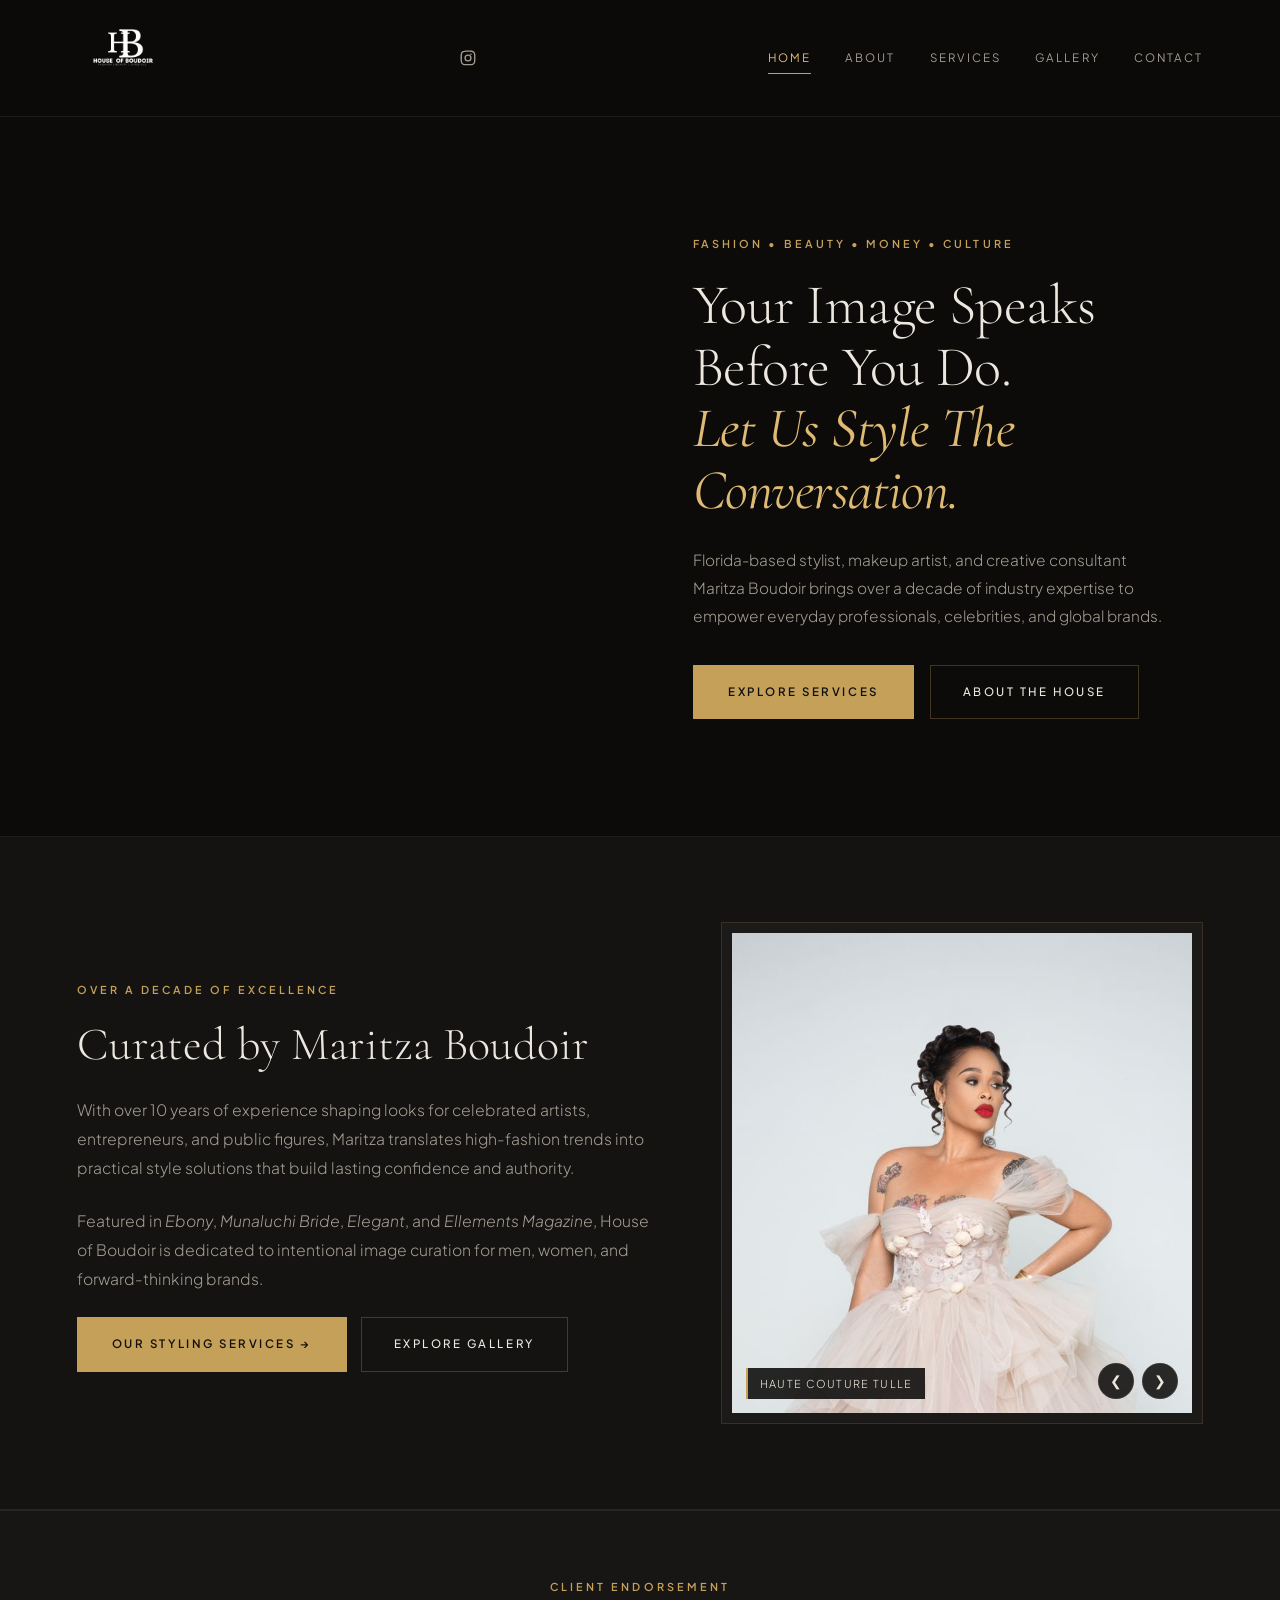
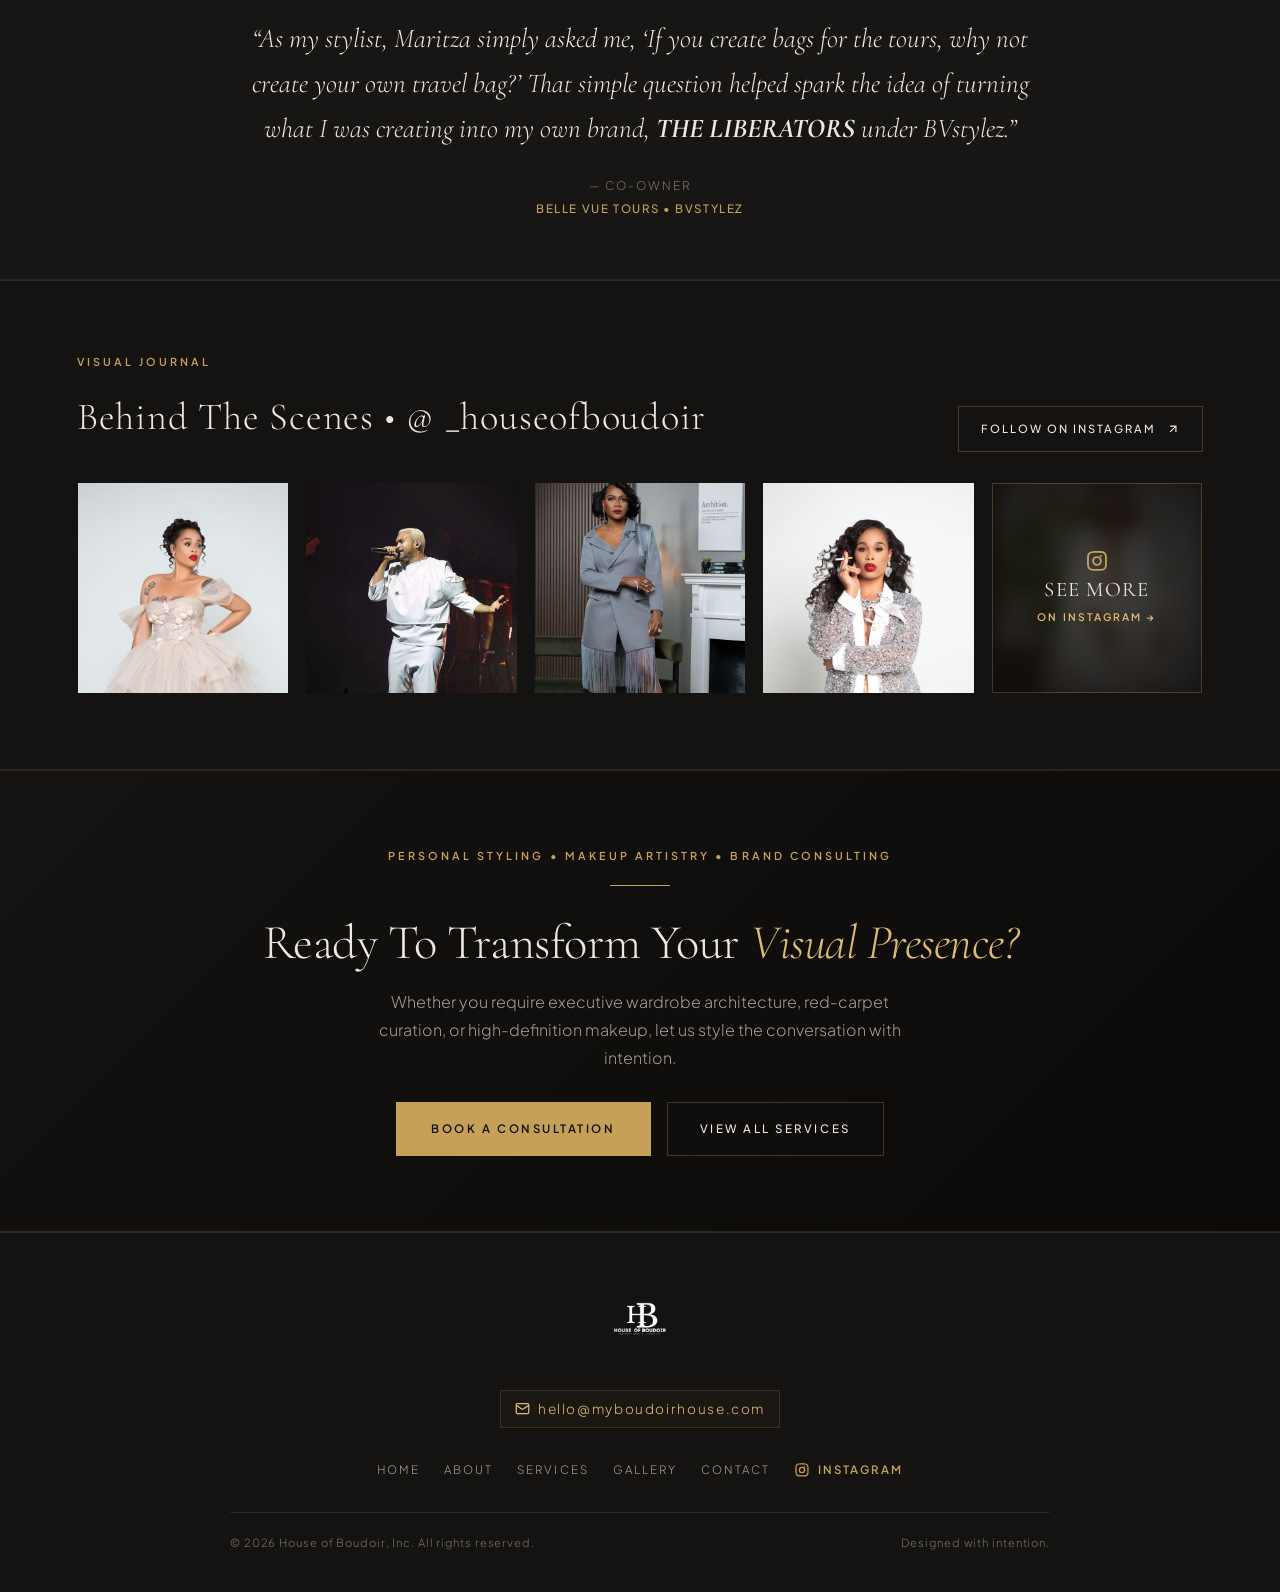
==== commit 7001b676: "Add services page, enlarged mobile logos, redesigned CTA banner, and condensed footer" ====
--- a/index.html
+++ b/index.html
@@ -12,29 +12,39 @@
   <a href="index.html" class="logo">
     <img src="images/logo.png" alt="House of Boudoir" class="site-logo-img">
   </a>
-  <button class="nav-toggle" id="navToggle" aria-label="Toggle Navigation">&#9776;</button>
+
+  <div class="header-right-group">
+    <div class="header-icons desktop-only-icon">
+      <a href="https://www.instagram.com/_houseofboudoir/" target="_blank" rel="noopener noreferrer" aria-label="House of Boudoir Instagram">
+        <svg viewBox="0 0 24 24" fill="currentColor"><path d="M12 2c2.7 0 3 0 4.1.1 1.1 0 1.8.2 2.4.5.7.2 1.2.6 1.7 1.1.5.5.9 1 1.1 1.7.2.6.4 1.3.5 2.4.1 1.1.1 1.4.1 4.1s0 3-.1 4.1c0 1.1-.2 1.8-.5 2.4-.2.7-.6 1.2-1.1 1.7-.5.5-1 .9-1.7 1.1-.6.2-1.3.4-2.4.5-1.1.1-1.4.1-4.1.1s-3 0-4.1-.1c-1.1 0-1.8-.2-2.4-.5-.7-.2-1.2-.6-1.7-1.1-.5-.5-.9-1-1.1-1.7-.2-.6-.4-1.3-.5-2.4C2 15 2 14.7 2 12s0-3 .1-4.1c0-1.1.2-1.8.5-2.4.2-.7.6-1.2 1.1-1.7.5-.5 1-.9 1.7-1.1.6-.2 1.3-.4 2.4-.5C9 2 9.3 2 12 2zm0 1.8c-2.6 0-3 0-4 .1-1 0-1.5.2-1.9.3-.5.2-.8.4-1.1.7-.3.3-.6.6-.7 1.1-.1.4-.3.9-.3 1.9-.1 1-.1 1.4-.1 4s0 3 .1 4c0 1 .2 1.5.3 1.9.2.5.4.8.7 1.1.3.3.6.6 1.1.7.4.1.9.3 1.9.3 1 .1 1.4.1 4 .1s3 0 4-.1c1 0 1.5-.2 1.9-.3.5-.2.8-.4 1.1-.7.3-.3.6-.6.7-1.1.1-.4.3-.9.3-1.9.1-1 .1-1.4.1-4s0-3-.1-4c0-1-.2-1.5-.3-1.9-.2-.5-.4-.8-.7-1.1-.3-.3-.6-.6-1.1-.7-.4-.1-.9-.3-1.9-.3-1-.1-1.4-.1-4-.1zm0 3.4a4.8 4.8 0 1 1 0 9.6 4.8 4.8 0 0 1 0-9.6zm0 1.8a3 3 0 1 0 0 6 3 3 0 0 0 0-6zm5-2a1.1 1.1 0 1 1-2.2 0 1.1 1.1 0 0 1 2.2 0z"/></svg>
+      </a>
+    </div>
+    <button class="nav-toggle" id="navToggle" aria-label="Toggle Navigation">&#9776;</button>
+  </div>
+
   <nav class="main-nav" id="mainNav">
     <a href="index.html" class="active">Home</a>
     <a href="about.html">About</a>
+    <a href="services.html">Services</a>
     <a href="gallery.html">Gallery</a>
     <a href="contact.html">Contact</a>
+
+    <a href="https://www.instagram.com/_houseofboudoir/" target="_blank" rel="noopener noreferrer" class="mobile-nav-ig">
+      <svg viewBox="0 0 24 24" fill="currentColor"><path d="M12 2c2.7 0 3 0 4.1.1 1.1 0 1.8.2 2.4.5.7.2 1.2.6 1.7 1.1.5.5.9 1 1.1 1.7.2.6.4 1.3.5 2.4.1 1.1.1 1.4.1 4.1s0 3-.1 4.1c0 1.1-.2 1.8-.5 2.4-.2.7-.6 1.2-1.1 1.7-.5.5-1 .9-1.7 1.1-.6.2-1.3.4-2.4.5-1.1.1-1.4.1-4.1.1s-3 0-4.1-.1c-1.1 0-1.8-.2-2.4-.5-.7-.2-1.2-.6-1.7-1.1-.5-.5-.9-1-1.1-1.7-.2-.6-.4-1.3-.5-2.4C2 15 2 14.7 2 12s0-3 .1-4.1c0-1.1.2-1.8.5-2.4.2-.7.6-1.2 1.1-1.7.5-.5 1-.9 1.7-1.1.6-.2 1.3-.4 2.4-.5C9 2 9.3 2 12 2zm0 1.8c-2.6 0-3 0-4 .1-1 0-1.5.2-1.9.3-.5.2-.8.4-1.1.7-.3.3-.6.6-.7 1.1-.1.4-.3.9-.3 1.9-.1 1-.1 1.4-.1 4s0 3 .1 4c0 1 .2 1.5.3 1.9.2.5.4.8.7 1.1.3.3.6.6 1.1.7.4.1.9.3 1.9.3 1 .1 1.4.1 4 .1s3 0 4-.1c1 0 1.5-.2 1.9-.3.5-.2.8-.4 1.1-.7.3-.3.6-.6.7-1.1.1-.4.3-.9.3-1.9.1-1 .1-1.4.1-4s0-3-.1-4c0-1-.2-1.5-.3-1.9-.2-.5-.4-.8-.7-1.1-.3-.3-.6-.6-1.1-.7-.4-.1-.9-.3-1.9-.3-1-.1-1.4-.1-4-.1zm0 3.4a4.8 4.8 0 1 1 0 9.6 4.8 4.8 0 0 1 0-9.6zm0 1.8a3 3 0 1 0 0 6 3 3 0 0 0 0-6zm5-2a1.1 1.1 0 1 1-2.2 0 1.1 1.1 0 0 1 2.2 0z"/></svg>
+      <span>Follow @_houseofboudoir</span>
+    </a>
   </nav>
-  <div class="header-icons">
-    <a href="https://www.instagram.com/_houseofboudoir/" target="_blank" rel="noopener noreferrer" aria-label="House of Boudoir Instagram">
-      <svg viewBox="0 0 24 24" fill="currentColor"><path d="M12 2c2.7 0 3 0 4.1.1 1.1 0 1.8.2 2.4.5.7.2 1.2.6 1.7 1.1.5.5.9 1 1.1 1.7.2.6.4 1.3.5 2.4.1 1.1.1 1.4.1 4.1s0 3-.1 4.1c0 1.1-.2 1.8-.5 2.4-.2.7-.6 1.2-1.1 1.7-.5.5-1 .9-1.7 1.1-.6.2-1.3.4-2.4.5-1.1.1-1.4.1-4.1.1s-3 0-4.1-.1c-1.1 0-1.8-.2-2.4-.5-.7-.2-1.2-.6-1.7-1.1-.5-.5-.9-1-1.1-1.7-.2-.6-.4-1.3-.5-2.4C2 15 2 14.7 2 12s0-3 .1-4.1c0-1.1.2-1.8.5-2.4.2-.7.6-1.2 1.1-1.7.5-.5 1-.9 1.7-1.1.6-.2 1.3-.4 2.4-.5C9 2 9.3 2 12 2zm0 1.8c-2.6 0-3 0-4 .1-1 0-1.5.2-1.9.3-.5.2-.8.4-1.1.7-.3.3-.6.6-.7 1.1-.1.4-.3.9-.3 1.9-.1 1-.1 1.4-.1 4s0 3 .1 4c0 1 .2 1.5.3 1.9.2.5.4.8.7 1.1.3.3.6.6 1.1.7.4.1.9.3 1.9.3 1 .1 1.4.1 4 .1s3 0 4-.1c1 0 1.5-.2 1.9-.3.5-.2.8-.4 1.1-.7.3-.3.6-.6.7-1.1.1-.4.3-.9.3-1.9.1-1 .1-1.4.1-4s0-3-.1-4c0-1-.2-1.5-.3-1.9-.2-.5-.4-.8-.7-1.1-.3-.3-.6-.6-1.1-.7-.4-.1-.9-.3-1.9-.3-1-.1-1.4-.1-4-.1zm0 3.4a4.8 4.8 0 1 1 0 9.6 4.8 4.8 0 0 1 0-9.6zm0 1.8a3 3 0 1 0 0 6 3 3 0 0 0 0-6zm5-2a1.1 1.1 0 1 1-2.2 0 1.1 1.1 0 0 1 2.2 0z"/></svg>
-    </a>
-  </div>
 </header>
 
 <section class="hero">
-  <div class="hero-image" style="background-image:url('images/maritza-hero.jpg');"></div>
+  <div class="hero-image" style="background-image:url('images/maritza-hero.jpeg');"></div>
   <div class="hero-copy">
     <span class="eyebrow">Fashion &bull; Beauty &bull; Money &bull; Culture</span>
     <h1>Your Image Speaks<br>Before You Do.<br><span class="accent">Let Us Style The Conversation.</span></h1>
     <p>Florida-based stylist, makeup artist, and creative consultant Maritza Boudoir brings over a decade of industry expertise to empower everyday professionals, celebrities, and global brands.</p>
     <div class="hero-actions">
-      <a href="about.html" class="btn-gold">Discover The House</a>
-      <a href="gallery.html" class="btn-outline">View Gallery</a>
+      <a href="services.html" class="btn-gold">Explore Services</a>
+      <a href="about.html" class="btn-outline">About The House</a>
     </div>
   </div>
 </section>
@@ -51,7 +61,10 @@
       <p>
         Featured in <em>Ebony</em>, <em>Munaluchi Bride</em>, <em>Elegant</em>, and <em>Ellements Magazine</em>, House of Boudoir is dedicated to intentional image curation for men, women, and forward-thinking brands.
       </p>
-      <a href="gallery.html" class="btn-outline">Explore Full Gallery &rarr;</a>
+      <div style="display:flex; gap:14px; flex-wrap:wrap; margin-top:20px;">
+        <a href="services.html" class="btn-gold">Our Styling Services &rarr;</a>
+        <a href="gallery.html" class="btn-outline">Explore Gallery</a>
+      </div>
     </div>
     
     <div class="home-portrait-wrap">
@@ -90,7 +103,7 @@
   </div>
 </section>
 
-<!-- Client Endorsement Pull-Quote -->
+<!-- Client Endorsement Strip -->
 <section class="home-testimonial-strip">
   <div class="home-testimonial-wrap">
     <span class="eyebrow">Client Endorsement</span>
@@ -118,7 +131,6 @@
   </div>
 
   <div class="ig-gallery-strip">
-    <!-- Tile 1 -->
     <a href="https://www.instagram.com/p/DXSTNdyERCB/?img_index=1" target="_blank" rel="noopener noreferrer" class="ig-tile">
       <img src="images/Pasted 2026-10-06 at 5.45.49 PM.png" alt="House of Boudoir Editorial Look">
       <div class="ig-tile-overlay">
@@ -126,7 +138,6 @@
       </div>
     </a>
 
-    <!-- Tile 2 -->
     <a href="https://www.instagram.com/p/DKNvVQIJemi/?img_index=1" target="_blank" rel="noopener noreferrer" class="ig-tile">
       <img src="images/Pasted 2026-10-06 at 5.49.40 PM.png" alt="House of Boudoir Stage Look">
       <div class="ig-tile-overlay">
@@ -134,7 +145,6 @@
       </div>
     </a>
 
-    <!-- Tile 3 -->
     <a href="https://www.instagram.com/p/C_bMZ1Hp_JD/?img_index=1" target="_blank" rel="noopener noreferrer" class="ig-tile">
       <img src="images/Pasted 2026-10-06 at 6.19.25 PM.png" alt="House of Boudoir Editorial Shoot">
       <div class="ig-tile-overlay">
@@ -142,7 +152,6 @@
       </div>
     </a>
 
-    <!-- Tile 4 -->
     <a href="https://www.instagram.com/p/DHzDpJ_pCwp/?img_index=1" target="_blank" rel="noopener noreferrer" class="ig-tile">
       <img src="images/Pasted 2026-10-06 at 5.46.19 PM.png" alt="House of Boudoir Sequin Glamour">
       <div class="ig-tile-overlay">
@@ -150,7 +159,6 @@
       </div>
     </a>
 
-    <!-- Tile 5: Blurred 5th post linking to post + Profile CTA -->
     <a href="https://www.instagram.com/p/DTWvVzfjMc6/?img_index=1" target="_blank" rel="noopener noreferrer" class="ig-tile ig-tile-blur">
       <img src="images/Pasted 2026-10-06 at 5.48.28 PM.png" alt="House of Boudoir Signature">
       <div class="ig-blur-card">
@@ -162,57 +170,52 @@
   </div>
 </section>
 
-<div class="subscribe-banner">
-  <div class="play-circle">
-    <svg width="18" height="18" viewBox="0 0 24 24" fill="currentColor"><path d="M8 5v14l11-7z"/></svg>
-  </div>
-  <div class="fv-copy" style="text-align:left;">
+<!-- ================= REDESIGNED EDITORIAL CTA ================= -->
+<section class="editorial-cta-banner">
+  <div class="editorial-cta-wrap">
     <span class="eyebrow">Personal Styling &bull; Makeup Artistry &bull; Brand Consulting</span>
-    <h3>Ready To Transform Your Visual Presence?</h3>
-  </div>
-  <a href="contact.html" class="btn-outline">Inquire Today</a>
-</div>
-
-<footer class="site-footer">
-  <div class="footer-grid">
-    <div>
-      <a href="index.html" class="logo" style="margin-bottom:16px;">
-        <img src="images/logo.png" alt="House of Boudoir" class="site-logo-img" style="height:48px;">
+    <div class="cta-rule"></div>
+    <h3>Ready To Transform Your <span class="accent-gold">Visual Presence?</span></h3>
+    <p>Whether you require executive wardrobe architecture, red-carpet curation, or high-definition makeup, let us style the conversation with intention.</p>
+    <div class="cta-actions">
+      <a href="contact.html" class="btn-gold">Book A Consultation</a>
+      <a href="services.html" class="btn-outline">View All Services</a>
+    </div>
+  </div>
+</section>
+
+<!-- ================= CONDENSED FOOTER ================= -->
+<footer class="site-footer-condensed">
+  <div class="footer-condensed-wrap">
+    <a href="index.html" class="logo">
+      <img src="images/logo.png" alt="House of Boudoir" class="footer-logo-img">
+    </a>
+
+    <a href="mailto:hello@myboudoirhouse.com" class="footer-email-link">
+      <svg width="15" height="15" viewBox="0 0 24 24" fill="none" stroke="currentColor" stroke-width="2"><rect width="20" height="16" x="2" y="4" rx="2"/><path d="m22 7-8.97 5.7a1.94 1.94 0 0 1-2.06 0L2 7"/></svg>
+      <span>hello@myboudoirhouse.com</span>
+    </a>
+
+    <div class="footer-nav-strip">
+      <a href="index.html">Home</a>
+      <a href="about.html">About</a>
+      <a href="services.html">Services</a>
+      <a href="gallery.html">Gallery</a>
+      <a href="contact.html">Contact</a>
+      <a href="https://www.instagram.com/_houseofboudoir/" target="_blank" rel="noopener noreferrer" class="footer-ig-link">
+        <svg viewBox="0 0 24 24" fill="currentColor"><path d="M12 2c2.7 0 3 0 4.1.1 1.1 0 1.8.2 2.4.5.7.2 1.2.6 1.7 1.1.5.5.9 1 1.1 1.7.2.6.4 1.3.5 2.4.1 1.1.1 1.4.1 4.1s0 3-.1 4.1c0 1.1-.2 1.8-.5 2.4-.2.7-.6 1.2-1.1 1.7-.5.5-1 .9-1.7 1.1-.6.2-1.3.4-2.4.5-1.1.1-1.4.1-4.1.1s-3 0-4.1-.1c-1.1 0-1.8-.2-2.4-.5-.7-.2-1.2-.6-1.7-1.1-.5-.5-.9-1-1.1-1.7-.2-.6-.4-1.3-.5-2.4C2 15 2 14.7 2 12s0-3 .1-4.1c0-1.1.2-1.8.5-2.4.2-.7.6-1.2 1.1-1.7.5-.5 1-.9 1.7-1.1.6-.2 1.3-.4 2.4-.5C9 2 9.3 2 12 2zm0 1.8c-2.6 0-3 0-4 .1-1 0-1.5.2-1.9.3-.5.2-.8.4-1.1.7-.3.3-.6.6-.7 1.1-.1.4-.3.9-.3 1.9-.1 1-.1 1.4-.1 4s0 3 .1 4c0 1 .2 1.5.3 1.9.2.5.4.8.7 1.1.3.3.6.6 1.1.7.4.1.9.3 1.9.3 1 .1 1.4.1 4 .1s3 0 4-.1c1 0 1.5-.2 1.9-.3.5-.2.8-.4 1.1-.7.3-.3.6-.6.7-1.1.1-.4.3-.9.3-1.9.1-1 .1-1.4.1-4s0-3-.1-4c0-1-.2-1.5-.3-1.9-.2-.5-.4-.8-.7-1.1-.3-.3-.6-.6-1.1-.7-.4-.1-.9-.3-1.9-.3-1-.1-1.4-.1-4-.1zm0 3.4a4.8 4.8 0 1 1 0 9.6 4.8 4.8 0 0 1 0-9.6zm0 1.8a3 3 0 1 0 0 6 3 3 0 0 0 0-6zm5-2a1.1 1.1 0 1 1-2.2 0 1.1 1.1 0 0 1 2.2 0z"/></svg>
+        <span>Instagram</span>
       </a>
-      <p style="font-size:0.85rem;line-height:1.7;margin-top:14px;max-width:280px;">A platform rooted in personal style, cultural storytelling, and intentional image building.</p>
-    </div>
-    <div>
-      <h4>Navigation</h4>
-      <ul>
-        <li><a href="index.html">Home</a></li>
-        <li><a href="about.html">About</a></li>
-        <li><a href="gallery.html">Gallery</a></li>
-        <li><a href="contact.html">Contact</a></li>
-      </ul>
-    </div>
-    <div>
-      <h4>Services</h4>
-      <ul>
-        <li><a href="about.html">Personal Styling</a></li>
-        <li><a href="about.html">Makeup Artistry</a></li>
-        <li><a href="about.html">Creative Consulting</a></li>
-      </ul>
-    </div>
-    <div>
-      <h4>Follow</h4>
-      <ul>
-        <li><a href="https://www.instagram.com/_houseofboudoir/" target="_blank" rel="noopener noreferrer">Instagram</a></li>
-      </ul>
-    </div>
-  </div>
-  <div class="footer-bottom">
-    <span>&copy; 2026 House of Boudoir, Inc. All rights reserved.</span>
-    <span>Designed with intention.</span>
+    </div>
+
+    <div class="footer-bottom-condensed">
+      <span>&copy; 2026 House of Boudoir, Inc. All rights reserved.</span>
+      <span>Designed with intention.</span>
+    </div>
   </div>
 </footer>
 
 <script>
-// Resilient Mobile Navigation Toggle
 const navToggle = document.getElementById('navToggle');
 const mainNav = document.getElementById('mainNav');
 
@@ -221,14 +224,12 @@
   mainNav.classList.toggle('open');
 });
 
-// Close menu when tapping anywhere outside
 document.addEventListener('click', function(e) {
   if (!mainNav.contains(e.target) && !navToggle.contains(e.target)) {
     mainNav.classList.remove('open');
   }
 });
 
-// Homepage Mini Slideshow
 const miniSlides = document.querySelectorAll('.mini-slide');
 let miniIdx = 0;
 let miniTimer;
--- a/styles.css
+++ b/styles.css
@@ -1,7 +1,6 @@
 @import url('https://fonts.googleapis.com/css2?family=Cormorant+Garamond:ital,wght@0,300;0,400;0,500;0,600;0,700;1,400;1,600&family=Plus+Jakarta+Sans:wght@300;400;500;600;700&display=swap');
 
 :root {
-  /* Luxury Obsidian & Antique Champagne Gold */
   --bg-main: #0c0b0a;
   --bg-surface: #141312;
   --bg-elevated: #1c1a18;
@@ -54,7 +53,7 @@
   display: inline-block;
 }
 
-/* ---------- Header & Mobile Navigation ---------- */
+/* ---------- Header & Navigation ---------- */
 header.site-header {
   background: rgba(12, 11, 10, 0.96);
   backdrop-filter: blur(14px);
@@ -75,12 +74,13 @@
   display: inline-flex;
   align-items: center;
   text-decoration: none;
+  flex-shrink: 0;
 }
 
 .site-logo-img {
-  height: 84px;
+  height: 92px;
   width: auto;
-  max-width: 260px;
+  max-width: 290px;
   object-fit: cover;
   object-position: top center;
   display: block;
@@ -92,9 +92,15 @@
   transform: scale(1.02);
 }
 
+.header-right-group {
+  display: flex;
+  align-items: center;
+  gap: 18px;
+}
+
 nav.main-nav {
   display: flex;
-  gap: 38px;
+  gap: 34px;
 }
 
 nav.main-nav a {
@@ -126,7 +132,6 @@
 
 .header-icons {
   display: flex;
-  gap: 20px;
   align-items: center;
   color: var(--text-muted);
 }
@@ -147,56 +152,99 @@
   height: 18px; 
 }
 
-.nav-toggle { 
-  display: none; 
-  background: none; 
-  border: none; 
-  color: var(--text-main); 
-  font-size: 1.6rem; 
-  cursor: pointer; 
-  padding: 6px;
+.nav-toggle {
+  display: none;
+  background: var(--bg-surface);
+  border: 1px solid var(--gold-dim);
+  color: var(--gold-light);
+  font-size: 1.8rem;
+  width: 50px;
+  height: 50px;
+  border-radius: 4px;
+  cursor: pointer;
   line-height: 1;
-}
-
-/* Mobile Header Drawer */
+  padding: 0;
+  align-items: center;
+  justify-content: center;
+  transition: all 0.25s ease;
+}
+
+.nav-toggle:hover,
+.nav-toggle:active {
+  border-color: var(--gold);
+  background: rgba(197, 160, 89, 0.12);
+  color: #fff;
+}
+
+.mobile-nav-ig {
+  display: none;
+}
+
 @media (max-width: 980px) {
   header.site-header {
-    padding: 10px 5%;
+    padding: 12px 5%;
   }
 
   .site-logo-img {
-    height: 58px;
-  }
-
-  .nav-toggle { 
-    display: block; 
+    height: 88px;
+    max-width: 250px;
+  }
+
+  .desktop-only-icon {
+    display: none;
+  }
+
+  .nav-toggle {
+    display: flex;
   }
 
   nav.main-nav {
     position: fixed;
-    top: 79px; 
-    left: 0; 
+    top: 110px;
+    left: 0;
     right: 0;
-    background: rgba(20, 19, 18, 0.98);
-    backdrop-filter: blur(16px);
-    -webkit-backdrop-filter: blur(16px);
+    background: rgba(18, 17, 16, 0.98);
+    backdrop-filter: blur(18px);
+    -webkit-backdrop-filter: blur(18px);
     flex-direction: column;
-    padding: 30px 8% 40px;
-    gap: 22px;
+    padding: 24px 7% 32px;
+    gap: 14px;
     border-bottom: 1px solid var(--border-subtle);
-    box-shadow: 0 15px 35px rgba(0, 0, 0, 0.7);
+    box-shadow: 0 16px 36px rgba(0, 0, 0, 0.85);
     display: none;
     z-index: 999;
   }
 
-  nav.main-nav.open { 
-    display: flex; 
+  nav.main-nav.open {
+    display: flex;
   }
 
   nav.main-nav a {
-    font-size: 0.85rem;
-    padding: 8px 0;
+    font-size: 0.92rem;
+    padding: 10px 0;
     border-bottom: 1px solid rgba(237, 232, 223, 0.05);
+  }
+
+  .mobile-nav-ig {
+    display: flex !important;
+    align-items: center;
+    gap: 12px;
+    margin-top: 10px;
+    padding: 14px 18px !important;
+    background: var(--bg-elevated);
+    border: 1px solid var(--gold-dim) !important;
+    color: var(--gold-light) !important;
+    font-size: 0.78rem !important;
+    letter-spacing: 0.14em;
+    text-transform: uppercase;
+    font-weight: 600;
+  }
+
+  .mobile-nav-ig svg {
+    width: 20px;
+    height: 20px;
+    color: var(--gold);
+    flex-shrink: 0;
   }
 }
 
@@ -344,7 +392,7 @@
   }
 }
 
-/* ---------- Section Header (Dark Banners) ---------- */
+/* ---------- Dark Banners ---------- */
 .section-hero-dark {
   background: var(--bg-surface);
   color: var(--text-main);
@@ -589,7 +637,109 @@
   .about-testimonial-spotlight { padding: 32px 20px; }
 }
 
-/* ---------- Instagram Archive Strip (Fluid Mobile Grid) ---------- */
+/* ---------- Services Page Layout ---------- */
+.services-container {
+  max-width: 1180px;
+  margin: 0 auto;
+  padding: 70px 6% 80px;
+}
+
+.services-intro {
+  text-align: center;
+  max-width: 760px;
+  margin: 0 auto 60px;
+}
+
+.services-intro h2 {
+  font-family: 'Cormorant Garamond', Georgia, serif;
+  font-size: clamp(2.2rem, 3.8vw, 3.2rem);
+  font-weight: 300;
+  line-height: 1.15;
+  margin: 14px 0 18px;
+  color: var(--text-main);
+}
+
+.services-intro p {
+  color: var(--text-muted);
+  font-size: 1.02rem;
+  line-height: 1.8;
+}
+
+.services-grid {
+  display: grid;
+  grid-template-columns: repeat(2, 1fr);
+  gap: 36px;
+  margin-bottom: 60px;
+}
+
+.service-card {
+  background: var(--bg-surface);
+  border: 1px solid var(--border-subtle);
+  border-top: 3px solid var(--gold);
+  padding: 44px 38px;
+  display: flex;
+  flex-direction: column;
+  justify-content: space-between;
+  transition: transform 0.3s ease, border-color 0.3s ease;
+}
+
+.service-card:hover {
+  transform: translateY(-4px);
+  border-color: var(--gold-dim);
+}
+
+.service-card-header .service-num {
+  font-family: 'Cormorant Garamond', Georgia, serif;
+  font-size: 2rem;
+  color: var(--gold);
+  line-height: 1;
+  margin-bottom: 12px;
+  display: block;
+}
+
+.service-card-header h3 {
+  font-family: 'Cormorant Garamond', Georgia, serif;
+  font-size: 1.85rem;
+  font-weight: 400;
+  color: var(--text-main);
+  margin-bottom: 16px;
+}
+
+.service-card p {
+  color: var(--text-muted);
+  font-size: 0.95rem;
+  line-height: 1.75;
+  margin-bottom: 24px;
+}
+
+.service-deliverables {
+  list-style: none;
+  display: flex;
+  flex-direction: column;
+  gap: 10px;
+  margin-bottom: 30px;
+}
+
+.service-deliverables li {
+  font-size: 0.85rem;
+  color: var(--text-main);
+  display: flex;
+  align-items: center;
+  gap: 10px;
+}
+
+.service-deliverables li::before {
+  content: '✦';
+  color: var(--gold);
+  font-size: 0.7rem;
+}
+
+@media (max-width: 800px) {
+  .services-grid { grid-template-columns: 1fr; gap: 28px; }
+  .service-card { padding: 32px 24px; }
+}
+
+/* ---------- Instagram Archive Strip ---------- */
 .ig-feature-section {
   background: var(--bg-surface);
   border-top: 1px solid var(--border-subtle);
@@ -731,7 +881,6 @@
   .ig-header-wrap { flex-direction: column; align-items: flex-start; }
   .ig-external-btn { width: 100%; justify-content: center; }
   
-  /* 2-Column layout on phones: Shows Top 3 looks + the Blurred 5th CTA tile */
   .ig-gallery-strip { 
     grid-template-columns: repeat(2, 1fr); 
     gap: 10px; 
@@ -742,6 +891,68 @@
   .ig-tile:nth-child(5) { 
     display: block; 
   }
+}
+
+/* ---------- Redesigned Editorial CTA Banner ---------- */
+.editorial-cta-banner {
+  background: linear-gradient(135deg, rgba(20, 19, 18, 0.95) 0%, rgba(12, 11, 10, 0.98) 100%);
+  border-top: 1px solid var(--gold-hairline);
+  border-bottom: 1px solid var(--gold-hairline);
+  padding: 75px 6%;
+  text-align: center;
+  position: relative;
+  width: 100%;
+}
+
+.editorial-cta-wrap {
+  max-width: 780px;
+  margin: 0 auto;
+  display: flex;
+  flex-direction: column;
+  align-items: center;
+  gap: 16px;
+}
+
+.editorial-cta-wrap .cta-rule {
+  width: 60px;
+  height: 1px;
+  background: var(--gold);
+  margin: 4px 0 12px;
+}
+
+.editorial-cta-wrap h3 {
+  font-family: 'Cormorant Garamond', Georgia, serif;
+  font-size: clamp(2rem, 3.8vw, 3.2rem);
+  font-weight: 300;
+  line-height: 1.18;
+  color: var(--text-main);
+  letter-spacing: -0.01em;
+}
+
+.editorial-cta-wrap h3 .accent-gold {
+  color: var(--gold-light);
+  font-style: italic;
+}
+
+.editorial-cta-wrap p {
+  color: var(--text-muted);
+  font-size: 1rem;
+  line-height: 1.75;
+  max-width: 540px;
+  margin-bottom: 14px;
+}
+
+.cta-actions {
+  display: flex;
+  gap: 16px;
+  flex-wrap: wrap;
+  justify-content: center;
+}
+
+@media (max-width: 600px) {
+  .editorial-cta-banner { padding: 55px 6%; }
+  .cta-actions { width: 100%; flex-direction: column; }
+  .cta-actions .btn-gold, .cta-actions .btn-outline { width: 100%; }
 }
 
 /* ---------- About Page Layout ---------- */
@@ -1011,53 +1222,6 @@
   }
 }
 
-/* ---------- Subscribe Banner ---------- */
-.subscribe-banner {
-  background: var(--bg-surface);
-  border: 1px solid var(--gold-hairline);
-  margin: 60px 6%;
-  padding: 45px 6%;
-  display: flex;
-  align-items: center;
-  justify-content: center;
-  gap: 24px;
-  text-align: center;
-  flex-wrap: wrap;
-}
-
-.subscribe-banner .play-circle {
-  width: 50px;
-  height: 50px;
-  border: 1px solid var(--gold);
-  border-radius: 50%;
-  display: flex;
-  align-items: center;
-  justify-content: center;
-  color: var(--gold-light);
-  flex-shrink: 0;
-}
-
-.subscribe-banner h3 {
-  font-family: 'Cormorant Garamond', Georgia, serif;
-  font-size: clamp(1.4rem, 2.5vw, 1.85rem);
-  font-weight: 300;
-  margin: 0;
-  color: var(--text-main);
-}
-
-.subscribe-banner .eyebrow { display: block; margin-bottom: 6px; }
-
-@media (max-width: 768px) {
-  .subscribe-banner {
-    flex-direction: column;
-    padding: 35px 5%;
-    margin: 40px 5%;
-  }
-  .subscribe-banner .btn-outline {
-    width: 100%;
-  }
-}
-
 /* ---------- Slideshow (Gallery Header) ---------- */
 .slideshow-wrapper {
   background: var(--bg-main);
@@ -1183,7 +1347,7 @@
   .slider-btn.next { right: 10px; }
 }
 
-/* ---------- Gallery Grid (Responsive Columns) ---------- */
+/* ---------- Gallery Grid ---------- */
 .gallery-container {
   max-width: 1180px;
   margin: 50px auto 80px;
@@ -1293,7 +1457,25 @@
   color: var(--text-muted);
   font-size: 0.95rem;
   line-height: 1.7;
+  margin-bottom: 24px;
+}
+
+.contact-direct-link {
+  display: inline-flex;
+  align-items: center;
+  gap: 10px;
+  padding: 12px 18px;
+  background: var(--bg-elevated);
+  border: 1px solid var(--gold-hairline);
+  color: var(--gold-light);
+  font-size: 0.85rem;
   margin-bottom: 30px;
+  transition: all 0.2s ease;
+}
+
+.contact-direct-link:hover {
+  border-color: var(--gold);
+  color: #fff;
 }
 
 .contact-form {
@@ -1343,76 +1525,117 @@
   .contact-card .btn-gold { width: 100%; }
 }
 
-/* ---------- Footer (Mobile Stacked) ---------- */
-footer.site-footer {
+/* ---------- Condensed Editorial Footer ---------- */
+footer.site-footer-condensed {
   background: var(--bg-surface);
-  color: var(--text-muted);
-  padding: 60px 6% 35px;
   border-top: 1px solid var(--border-subtle);
+  padding: 55px 6% 40px;
+  text-align: center;
   width: 100%;
 }
 
-.footer-grid {
-  display: grid;
-  grid-template-columns: 1.4fr 1fr 1fr 1fr;
-  gap: 40px;
-  padding-bottom: 40px;
-  border-bottom: 1px solid var(--border-subtle);
-}
-
-.footer-grid h4 {
+.footer-condensed-wrap {
+  max-width: 820px;
+  margin: 0 auto;
+  display: flex;
+  flex-direction: column;
+  align-items: center;
+  gap: 22px;
+}
+
+.footer-logo-img {
+  height: 80px;
+  width: auto;
+  max-width: 250px;
+  object-fit: cover;
+  object-position: top center;
+  display: block;
+}
+
+.footer-email-link {
+  font-family: 'Plus Jakarta Sans', sans-serif;
+  font-size: 0.85rem;
+  letter-spacing: 0.12em;
   color: var(--gold-light);
+  display: inline-flex;
+  align-items: center;
+  gap: 8px;
+  transition: color 0.2s ease;
+  padding: 6px 14px;
+  border: 1px solid var(--gold-hairline);
+  background: rgba(197, 160, 89, 0.04);
+}
+
+.footer-email-link:hover {
+  color: #fff;
+  border-color: var(--gold);
+}
+
+.footer-nav-strip {
+  display: flex;
+  align-items: center;
+  justify-content: center;
+  gap: 24px;
+  flex-wrap: wrap;
+  padding: 10px 0;
+}
+
+.footer-nav-strip a {
   font-family: 'Plus Jakarta Sans', sans-serif;
   font-size: 0.72rem;
-  letter-spacing: 0.22em;
+  letter-spacing: 0.18em;
   text-transform: uppercase;
-  margin: 0 0 18px;
+  color: var(--text-muted);
+  transition: color 0.2s ease;
+}
+
+.footer-nav-strip a:hover {
+  color: var(--gold-light);
+}
+
+.footer-ig-link {
+  display: inline-flex;
+  align-items: center;
+  gap: 8px;
+  color: var(--gold) !important;
   font-weight: 600;
 }
 
-.footer-grid ul { 
-  list-style: none; 
-  display: flex; 
-  flex-direction: column; 
-  gap: 12px; 
-}
-
-.footer-grid a { 
-  font-size: 0.88rem; 
-  color: var(--text-muted); 
-  transition: color 0.2s; 
-}
-
-.footer-grid a:hover { 
-  color: var(--gold-light); 
-}
-
-.footer-bottom {
-  padding-top: 24px;
+.footer-ig-link svg {
+  width: 16px;
+  height: 16px;
+}
+
+.footer-bottom-condensed {
+  border-top: 1px solid var(--border-subtle);
+  padding-top: 20px;
+  width: 100%;
   display: flex;
   justify-content: space-between;
   align-items: center;
-  font-size: 0.72rem;
+  font-size: 0.7rem;
   letter-spacing: 0.08em;
   color: var(--text-dim);
   flex-wrap: wrap;
-  gap: 12px;
-}
-
-@media (max-width: 900px) {
-  .footer-grid { 
-    grid-template-columns: 1fr 1fr; 
-    gap: 30px; 
-  }
+  gap: 10px;
 }
 
 @media (max-width: 600px) {
-  .footer-grid { 
-    grid-template-columns: 1fr; 
-    gap: 28px; 
-  }
-  .footer-bottom {
+  footer.site-footer-condensed {
+    padding: 45px 5% 35px;
+  }
+
+  .footer-logo-img {
+    height: 72px;
+  }
+
+  .footer-nav-strip {
+    gap: 16px 20px;
+  }
+
+  .footer-bottom-condensed {
     flex-direction: column;
-    align-items: flex-start;
-  }
-}
+    text-align: center;
+    gap: 6px;
+  }
+}
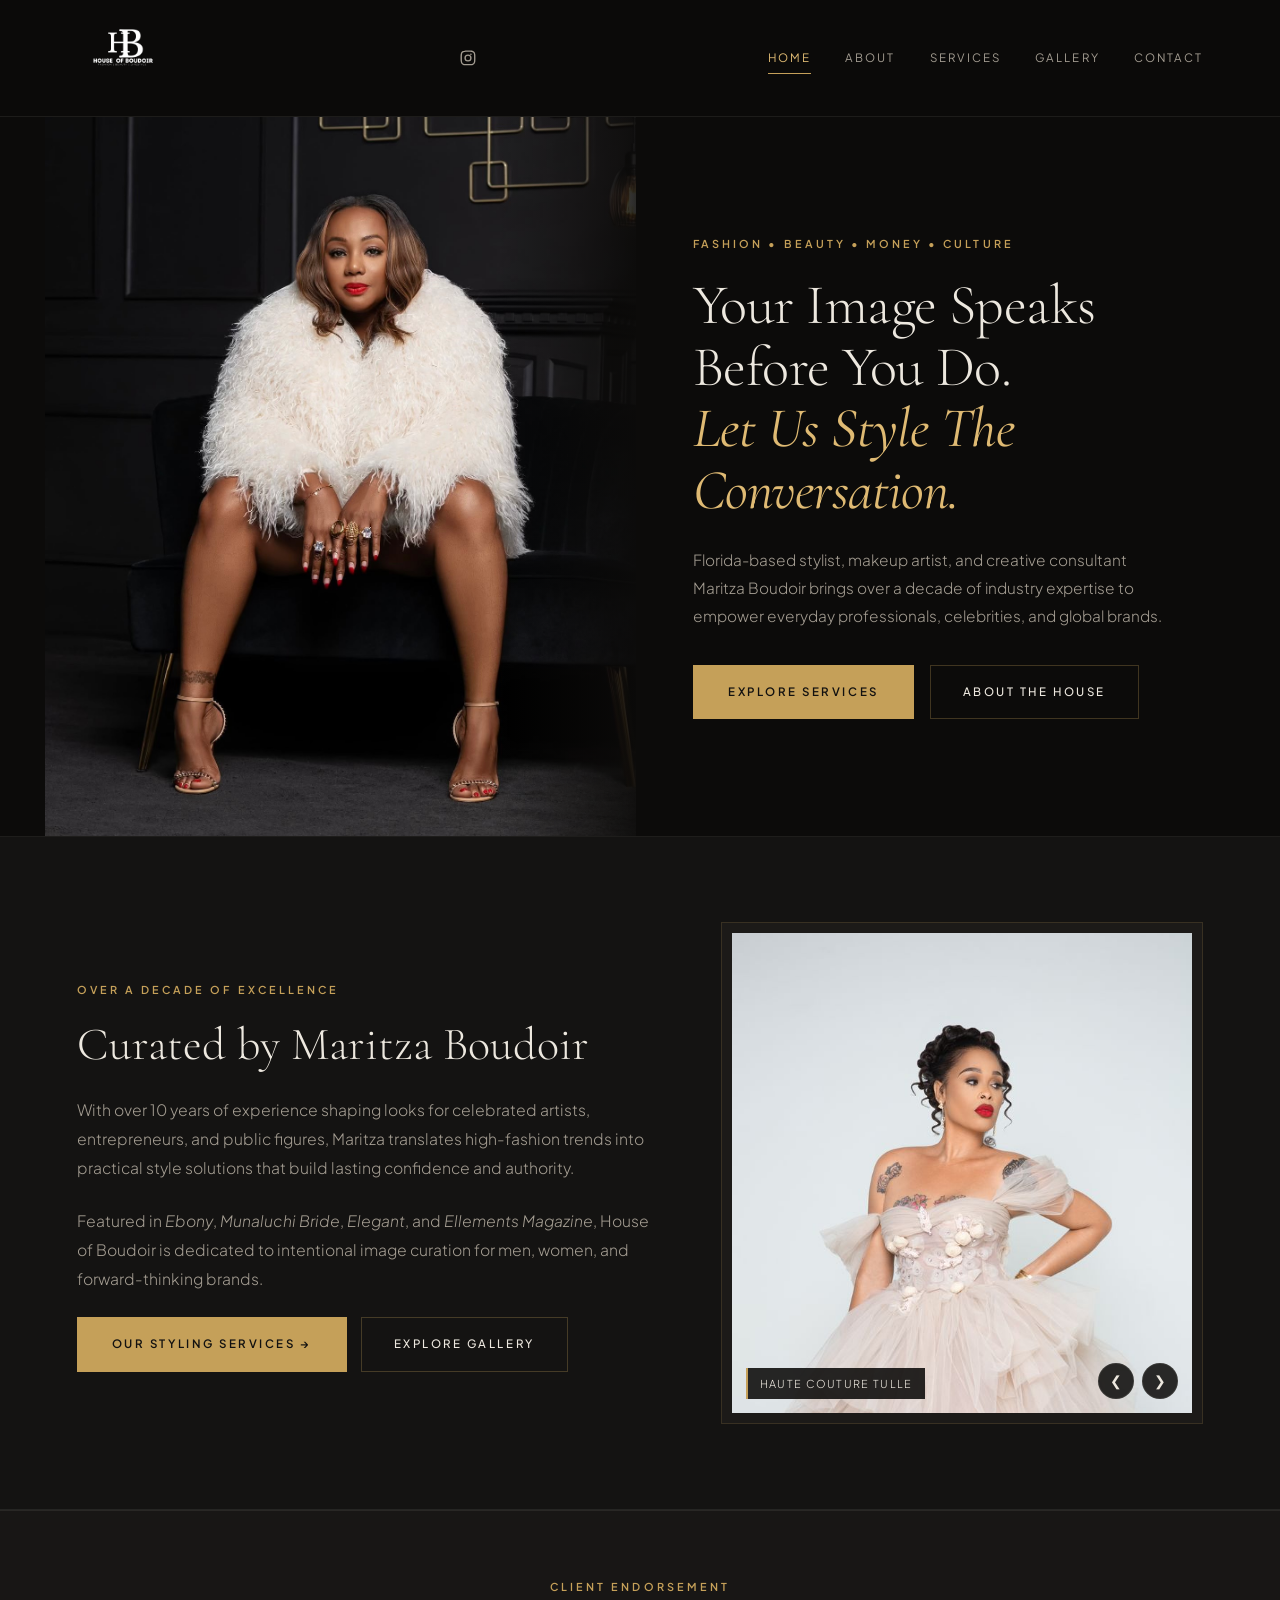
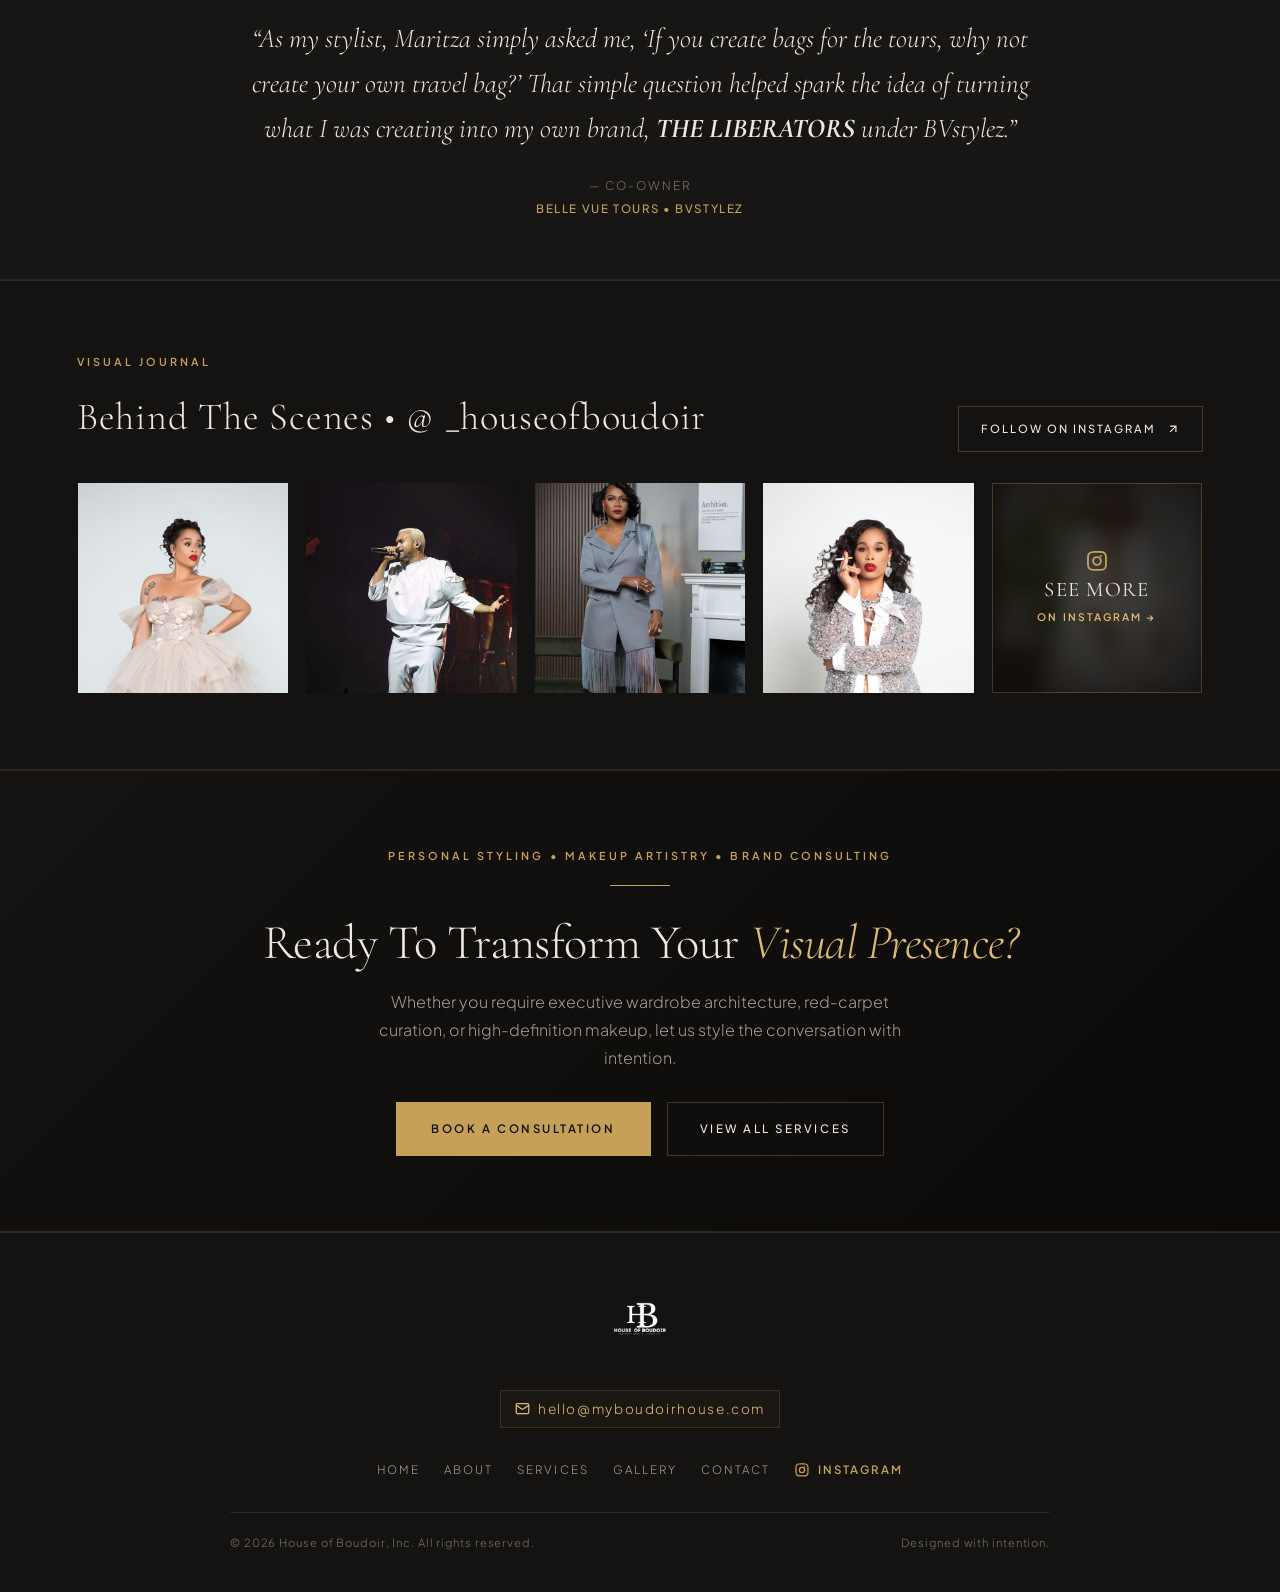
==== commit 869ebc60: "Fix image URL in hero section of index.html" ====
--- a/index.html
+++ b/index.html
@@ -37,7 +37,7 @@
 </header>
 
 <section class="hero">
-  <div class="hero-image" style="background-image:url('images/maritza-hero.jpeg');"></div>
+  <div class="hero-image" style="background-image:url('images/maritza-hero.jpg');"></div>
   <div class="hero-copy">
     <span class="eyebrow">Fashion &bull; Beauty &bull; Money &bull; Culture</span>
     <h1>Your Image Speaks<br>Before You Do.<br><span class="accent">Let Us Style The Conversation.</span></h1>
